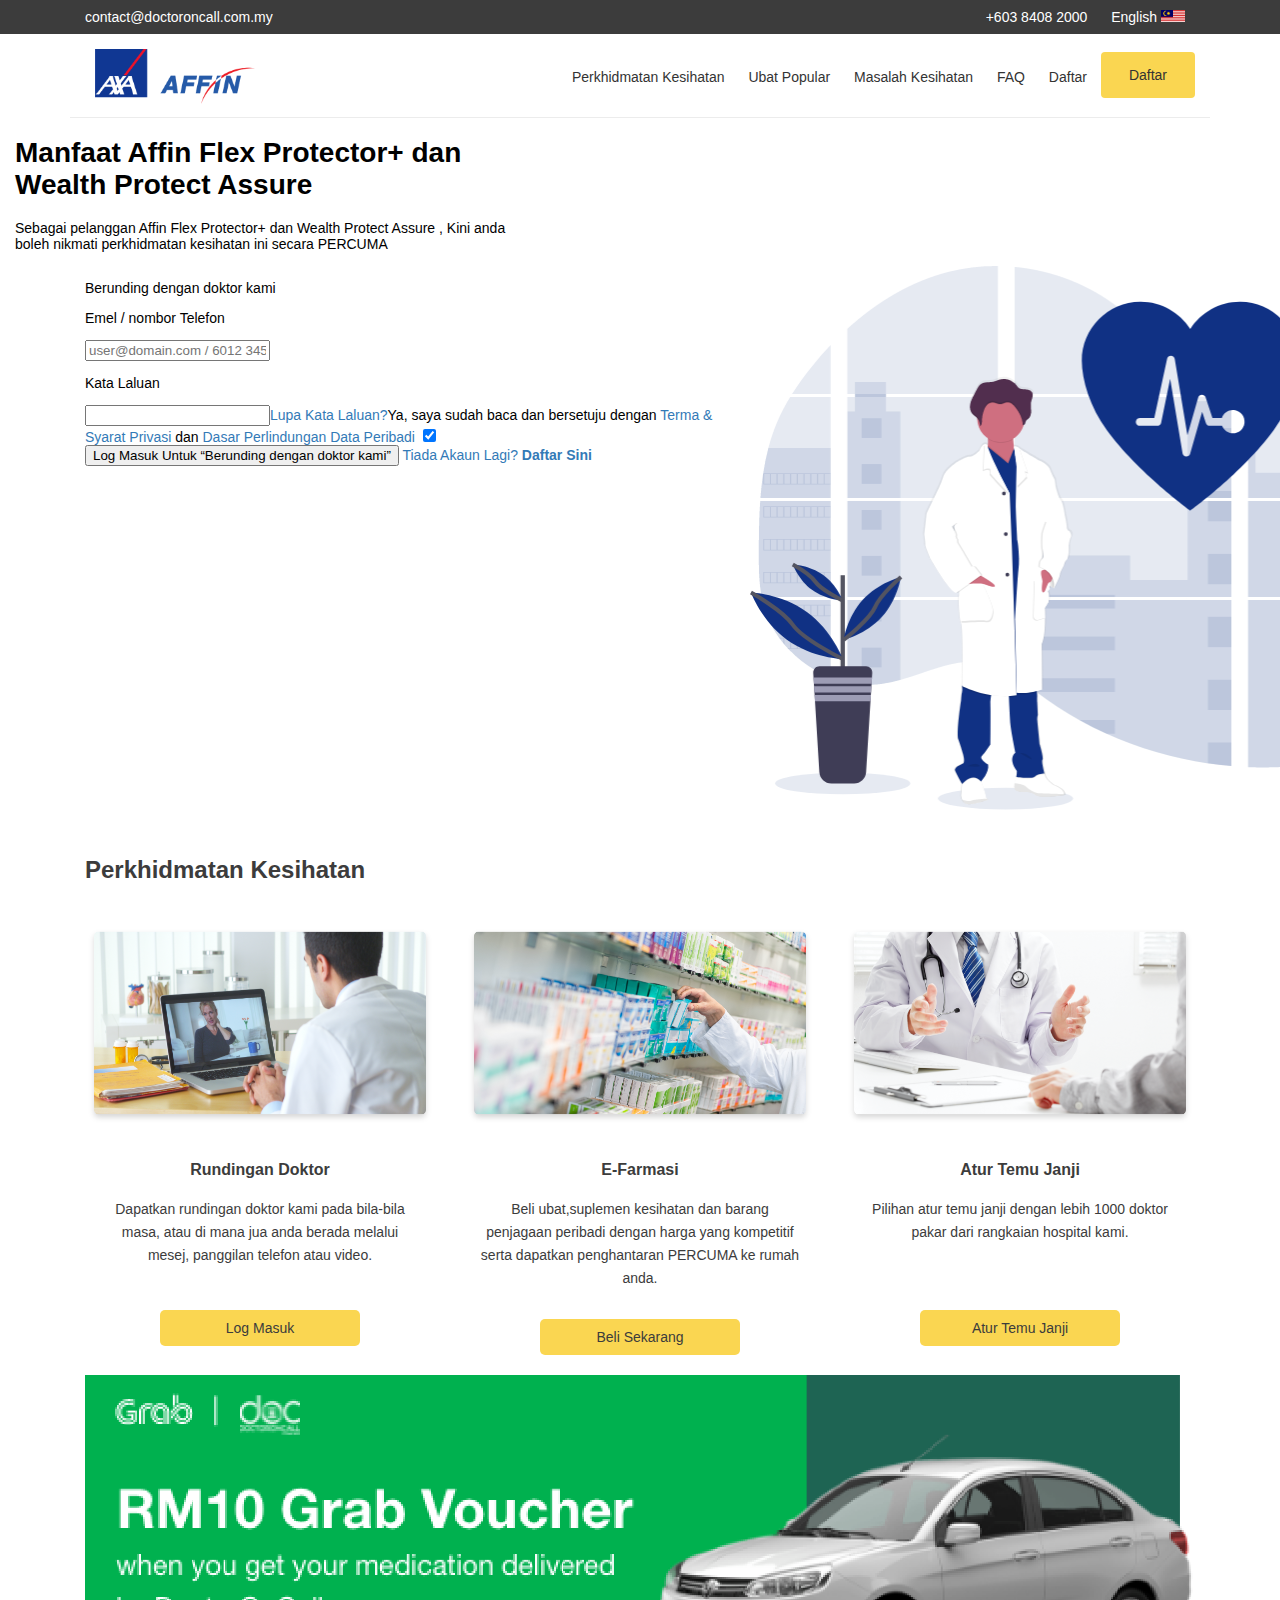
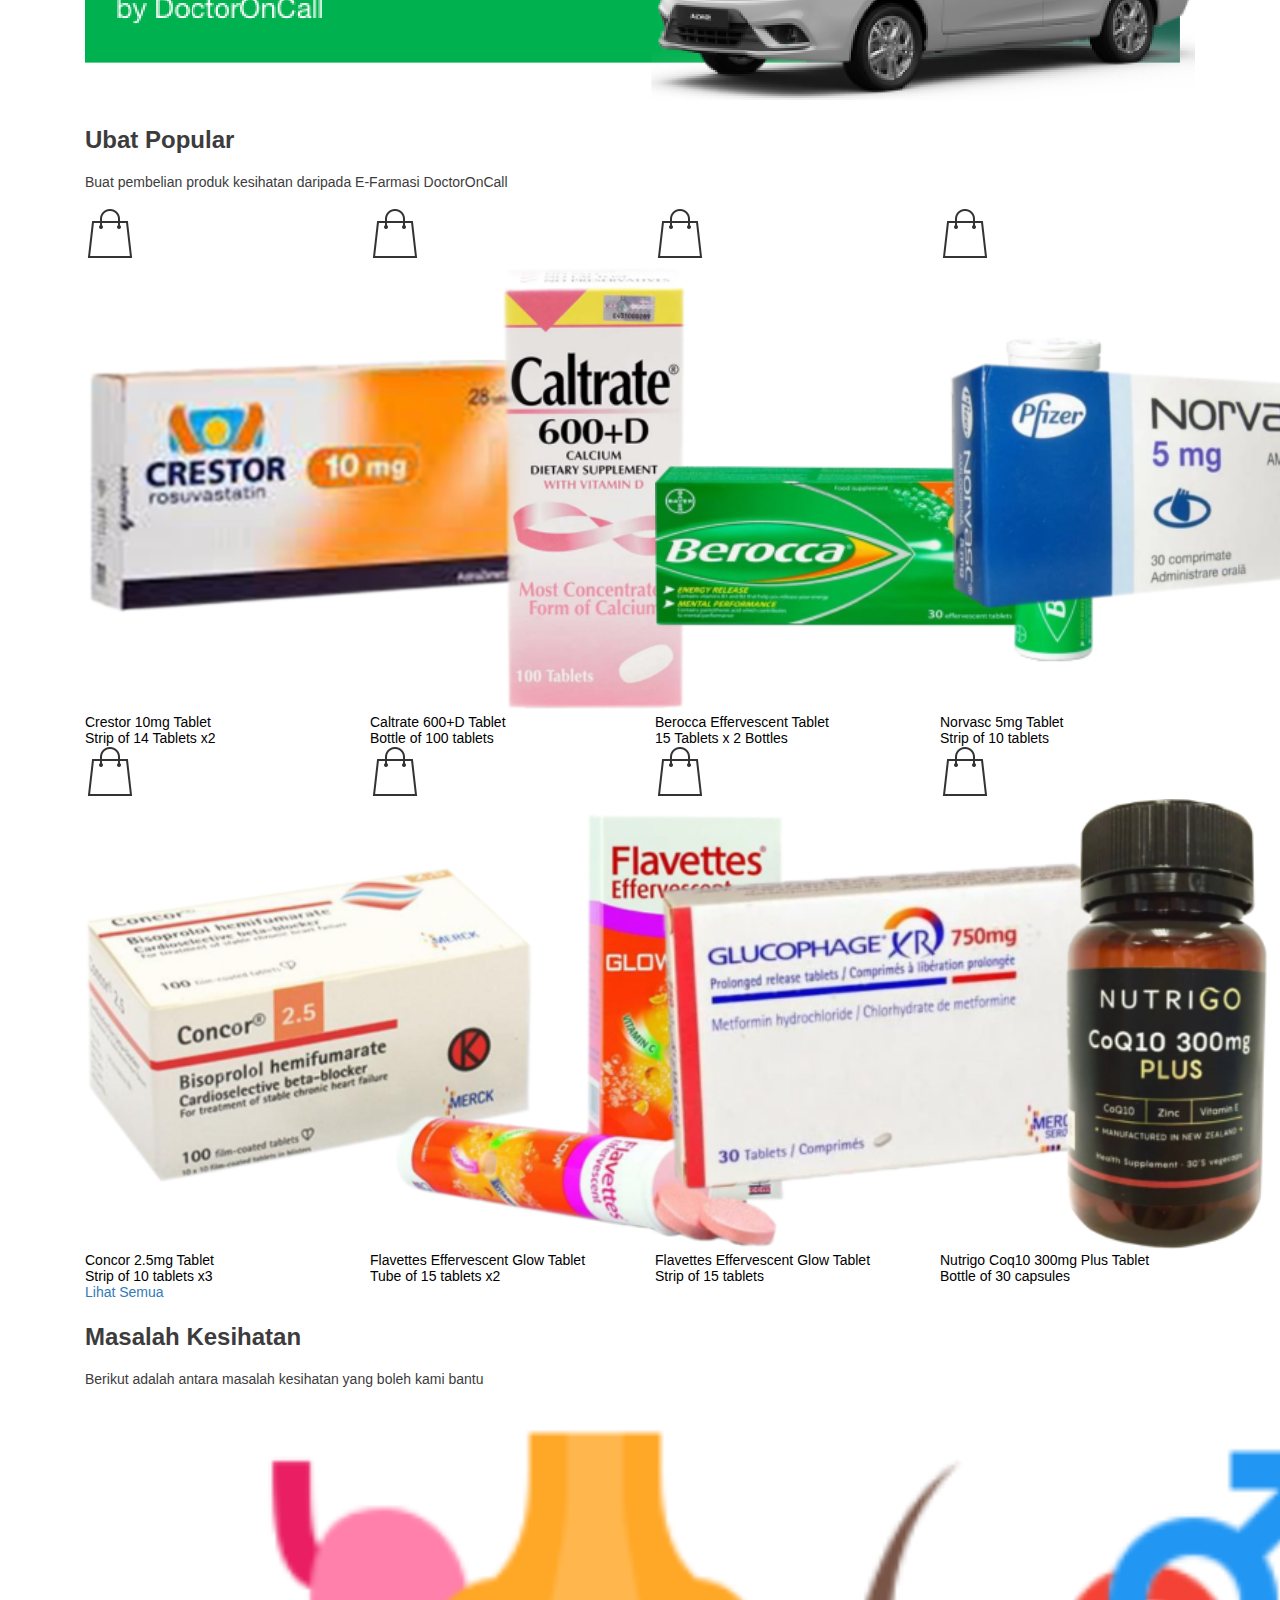
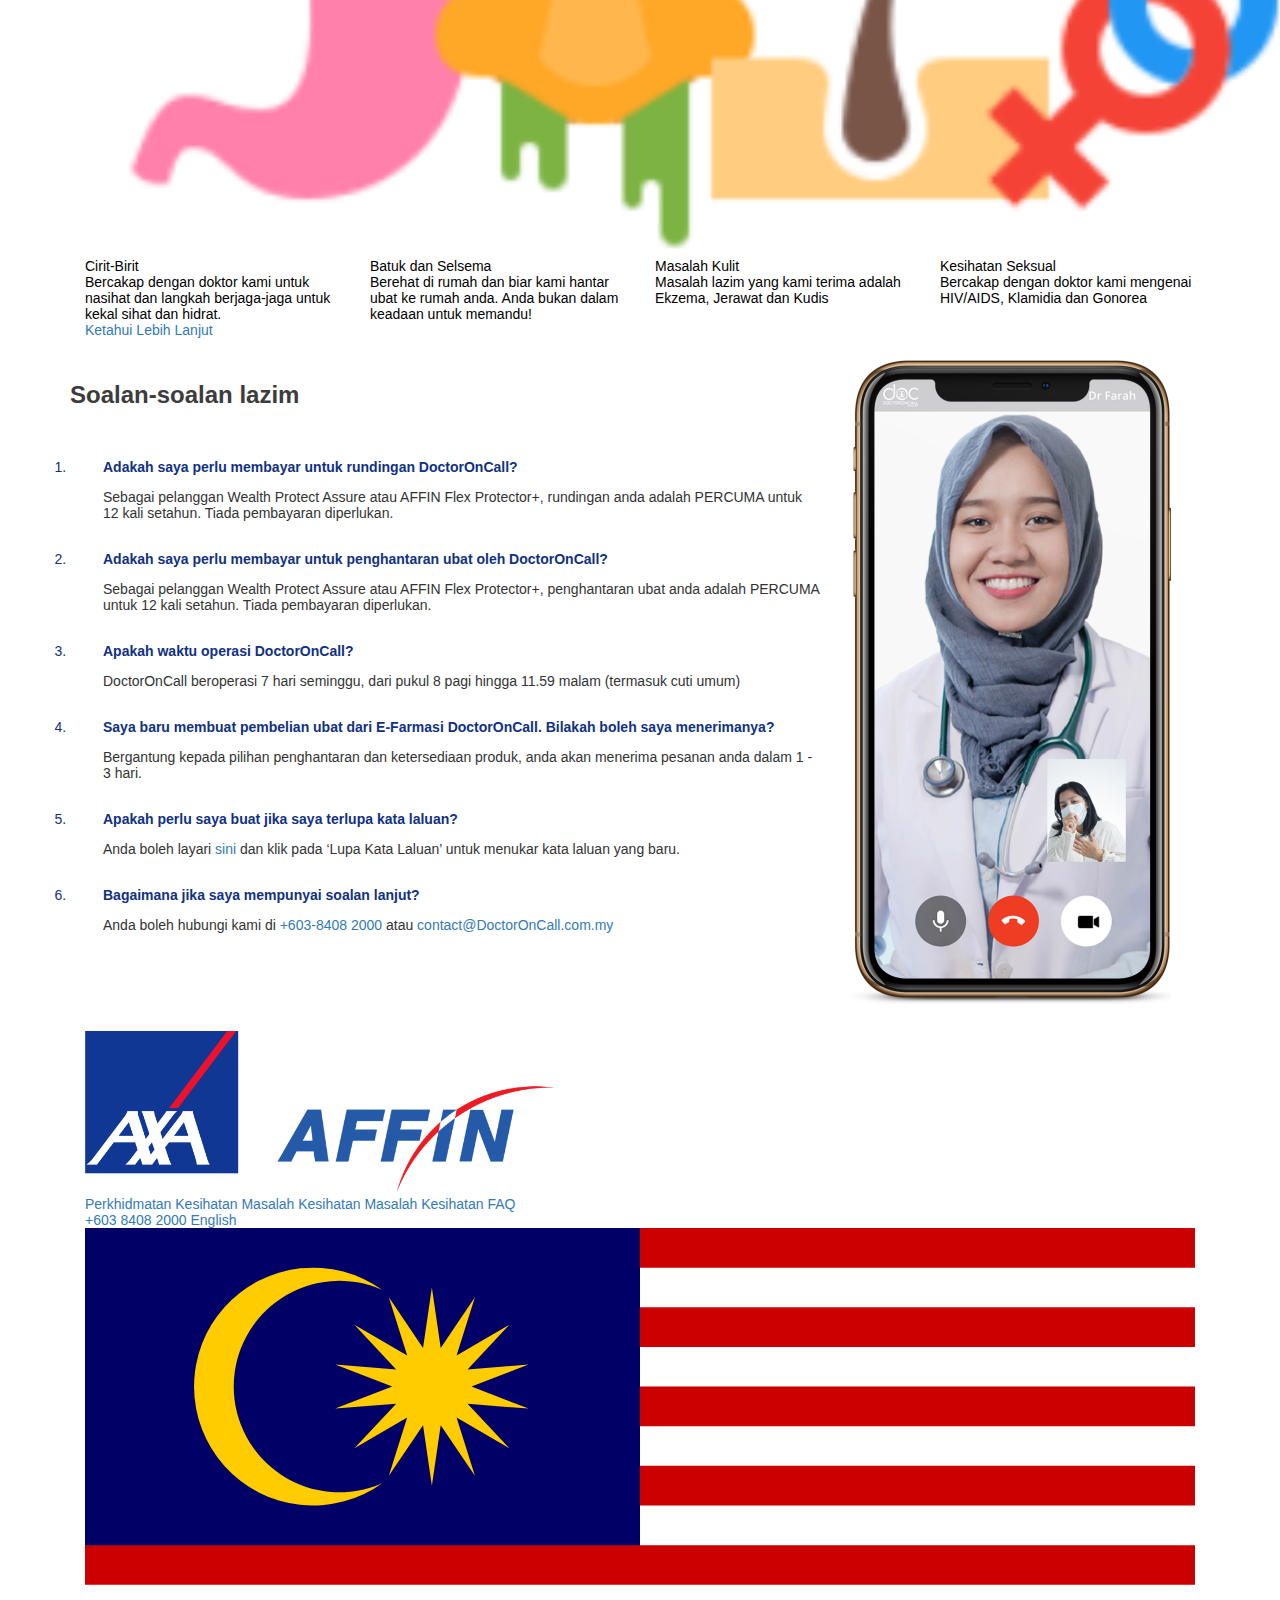
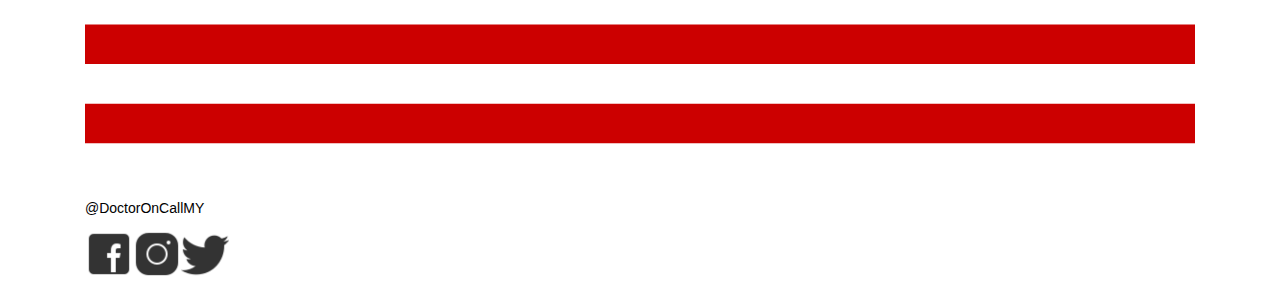
==== index.html @ d644e2c2 "Initial commit" ====
<!DOCTYPE html>
<html lang="ms">

<head>
	<meta name="description" content="Utarakan sebarang pertanyaan tentang kesihatan kepada kami. Doktor-doktor kami yang bertauliah dan berpengalaman sedia menjawab segala persoalan anda.">
	<meta name="keywords" content="Teleperubatan, Panggilan Video, Panggilan Telefon, Farmasi Dalam Talian , Tanya Doktor, Perubatan Dalam Talian">
	<title>AXA AFFIN Life | DoctorOnCall</title>
	<script async src="https://www.googletagmanager.com/gtag/js?id=UA-80312661-1"></script>
	<script>
		function gtag() {
			dataLayer.push(arguments)
		}
		window.dataLayer = window.dataLayer || [], gtag("js", new Date), gtag("config", "UA-80312661-1")

	</script>
	<meta charset="utf-8">
	<meta name="active-menu" content="">
	<meta name="viewport" content="width=device-width,initial-scale=1">
	<link rel="stylesheet" href="/stylesheets/bootstrap-grid.min.css">
	<link href="/images/favicon.ico" rel="shortcut icon" type="image/x-icon">
	<link href="/images/favicon.ico" rel="icon" type="image/x-icon">
<!--	<link rel="stylesheet" href="/stylesheets/style.css">-->
	<link rel="stylesheet" href="/stylesheets/20191106-style.min.css">
	<link rel="preconnect" href="https://www.googletagservices.com">
	<link rel="preconnect" href="https://www.google.com">
	<meta name="keywords" content="Teleperubatan, Panggilan Video, Panggilan Telefon, Farmasi Dalam Talian , Tanya Doktor, Perubatan Dalam Talian">
	<meta name="description" content="Utarakan sebarang pertanyaan tentang kesihatan kepada kami. Doktor-doktor kami yang bertauliah dan berpengalaman sedia menjawab segala persoalan anda.">
	<meta name="author" content="DoctorOnCall">
	<meta property="og:site_name" content="DoctorOnCall">
	<meta property="og:title" content="Farmasi Online Malaysia | Beli Ubat, Tanya Doktor Online">
	<meta property="og:description" content="Utarakan sebarang pertanyaan tentang kesihatan kepada kami. Doktor-doktor kami yang bertauliah dan berpengalaman sedia menjawab segala persoalan anda.">
	<meta property="og:image" itemprop="image" content="/images/doctoroncall-og-image.png">
	<meta property="og:url" content="https://www.doctoroncall.com.my/axa">
	<meta property="og:type" content="website">
	<meta name="twitter:card" content="summary_large_image">
	<meta name="twitter:image:alt" content="Farmasi Online Malaysia | Beli Ubat, Tanya Doktor Online">
</head>

<body id="body">
	<style>
		.preheader-bg {
			background: #3c3c3c
		}

		.preheader {
			background: #3c3c3c;
			display: flex;
			justify-content: space-between;
			align-items: center;
			color: #fff;
			height: 34px
		}

		.preheader a {
			color: #fff;
			font-family: "Open Sans", Helvetica, sans-serif;
			font-size: 14px
		}

		.preheader-right a {
			align-items: center;
			margin: auto 10px
		}

		.preheader-right a svg {
			height: 12px;
			width: auto
		}

		@media (max-width:579px) {
			.preheader-mail {
				display: none
			}

			.preheader-right {
				text-align: right;
				margin-left: auto
			}
		}

	</style>
	<div class="container-fluid preheader-bg">
		<div class="container preheader"><a href="mailto:contact@doctoroncall.com.my" class="preheader-mail">contact@doctoroncall.com.my</a>
			<div class="preheader-right"><a href="mailto:contact@doctoroncall.com.my">+603 8408 2000 </a><a href="index-en.html">English <svg  width="1200" height="600" viewBox="0 0 13440 6720" fill="none">
						<g transform="scale(480)">
							<path fill="#fff" d="m0 0h28v14H0z" />
							<path stroke="#c00" d="m1 .5h27m0 2H1m0 2h27m0 2H1" />
							<path fill="#006" d="m0 0h14v8.5H0z" />
							<path stroke="#c00" d="m0 8.5h28m0 2H0m0 2h28" />
						</g>
						<path fill="#fc0" d="m4200 720 107 732 414-613-222 706 639-373-506 540 738-59-690 267 690 267-738-59 506 540-639-373 222 706-414-613-107 732-107-732-414 613 222-706-639 373 506-540-738 59 690-267-690-267 738 59-506-540 639 373-222-706 414 613zm-600 30a1280 1280 0 1 0 0 2340 1440 1440 0 1 1 0-2340z" />
					</svg></a></div>
		</div>
	</div>
	<header class="container-fluid">
		<div class="container header"><a href="https://www.doctoroncall.com.my" class="doc-header-logo"><img src="/images/AXA-vector-logo.png" width="auto" height="60"> </a><input class="header-menu-btn" type="checkbox" id="menu-btn"><label class="header-menu-icon" for="menu-btn"><span class="navicon"></span></label>
			<div class="header-menu">
				<div class="header-menu-div"><a class="header-link" href="#services">Perkhidmatan Kesihatan</a></div>
				<div class="header-menu-div"><a class="header-link" href="#medicines">Ubat Popular</a></div>
				<div class="header-menu-div"><a class="header-link" href="#conditions">Masalah Kesihatan</a></div>
				<div class="header-menu-div"><a class="header-link" href="#faq">FAQ</a></div>
				<div class="header-menu-div mobile-only"><a class="header-link" href="https://www.jotform.com/form/92928259895479">Daftar</a></div>
				<div class="header-menu-div-signup"><a id="header-login-signup" class="button-login-signup desktop-only" href="https://www.jotform.com/form/92928259895479">Daftar</a></div>
			</div>
		</div>
	</header>
	<div class="container-fluid intro-bg">
		<div class="row row-topic-mobile">
			<div class="col-lg-5 intro-blue">
				<div class="intro-textarea">
					<h1 class="intro-title">Manfaat Affin Flex Protector+ dan Wealth Protect Assure</h1>
					<p class="intro-desc">Sebagai pelanggan Affin Flex Protector+ dan Wealth Protect Assure , Kini anda boleh nikmati perkhidmatan kesihatan ini secara PERCUMA</p>
				</div>
			</div>
			<div class="col-lg-7 intro-img"></div>
		</div>
	</div>
	<div class="container login-bg">
		<div class="row">
			<div class="col-lg-7">
				<div class="login-form">
					<p class="login-title">Berunding dengan doktor kami</p>
					<form class="form-wrapper" ng-submit="signInUser()">
						<p><label>Emel / nombor Telefon</label></p><input type="text" name="uname" required placeholder="user@domain.com / 6012 345 6789" ng-model="user.emailOrMobile">
						<p><label>Kata Laluan</label></p><input type="password" name="pswd" required ng-model="user.password"><label><a href="/patient#/forgotPassword/" class="login-forget">Lupa Kata Laluan?</a></label><label class="Checkboxes-container">Ya, saya sudah baca dan bersetuju dengan <a href="/termsOfService">Terma &amp; Syarat Privasi </a>dan <a href="/privacyPolicy">Dasar Perlindungan Data Peribadi </a><input type="checkbox" checked> <span class="checkmark"></span></label><button type="submit" class="login-btn">Log Masuk Untuk “Berunding dengan doktor kami”</button> <a href="https://www.jotform.com/form/92928259895479" class="login-signup">Tiada Akaun Lagi? <b>Daftar Sini</b></a>
					</form>
				</div>
			</div>
			<div class="login-img col-lg-5">
				<div class="img-wrapper"><img loading="lazy" src="/images/axa_doc_login.png" alt="Login Image AXA doctoroncall"></div>
			</div>
		</div>
	</div>
	<style>
		.col-md-4:nth-child(1) .services-box .services-img {
			background-image: url(../images/DoctorOnCall_axa_services_1.png);
			background-size: cover;
			background-position: center;
			width: 100%;
			height: 200px
		}

		.col-md-4:nth-child(2) .services-box .services-img {
			background-image: url(../images/DoctorOnCall_axa_services_2.png);
			background-size: cover;
			background-position: center;
			width: 100%;
			height: 200px
		}

		.col-md-4:nth-child(3) .services-box .services-img {
			background-image: url(../images/DoctorOnCall_axa_services_3.png);
			background-size: cover;
			background-position: center;
			width: 100%;
			height: 200px
		}

	</style>
	<div class="container" id="services">
		<h2 class="services-main-title">Perkhidmatan Kesihatan</h2>
		<div class="row row-topic-mobile">
			<div class="col-md-4 col-12">
				<div class="services-box">
					<div class="services-img"></div>
					<div class="svc-text-area">
						<p class="services-title">Rundingan Doktor</p>
						<p class="services-desc">Dapatkan rundingan doktor kami pada bila-bila masa, atau di mana jua anda berada melalui mesej, panggilan telefon atau video.</p>
					</div><a href="#">Log Masuk</a>
				</div>
			</div>
			<div class="col-md-4 col-12">
				<div class="services-box">
					<div class="services-img"></div>
					<div class="svc-text-area">
						<p class="services-title">E-Farmasi</p>
						<p class="services-desc">Beli ubat,suplemen kesihatan dan barang penjagaan peribadi dengan harga yang kompetitif serta dapatkan penghantaran PERCUMA ke rumah anda.</p>
					</div><a href="#">Beli Sekarang</a>
				</div>
			</div>
			<div class="col-md-4 col-12">
				<div class="services-box">
					<div class="services-img"></div>
					<div class="svc-text-area">
						<p class="services-title">Atur Temu Janji</p>
						<p class="services-desc">Pilihan atur temu janji dengan lebih 1000 doktor pakar dari rangkaian hospital kami.</p>
					</div><a href="#">Atur Temu Janji</a>
				</div>
			</div>
		</div>
	</div>
	<style>
		.ads-box img {
			width: 100%;
			height: auto
		}

	</style>
	<div class="container ads-block">
		<div class="ads-box"><img src="/images/AXA_DoctorOnCall_Ads.png" alt="Grab voucher DOC | AXA Affin" loading="lazy"></div>
	</div>
	<div class="container" id="medicines">
		<h2 class="meds-main-title">Ubat Popular</h2>
		<h3 class="meds-sub-title">Buat pembelian produk kesihatan daripada E-Farmasi DoctorOnCall</h3>
		<div class="row">
			<div class="col-sm-3 col-6">
				<div class="med-box"><a href="/medicine/en/crestor" class="med-small-btn"><img src="/images/icons8-shopping-bag-100.png" alt="shop-now-axa-doc" loading="lazy"></a>
					<div class="med-img"><a href="/medicine/en/crestor"><img src="/images/med-1.png" alt="DOC online pharmacy medications1" loading="lazy"></a></div>
					<div class="med-textarea">
						<div class="med-title">Crestor 10mg Tablet</div>
						<div class="med-desc">Strip of 14 Tablets x2</div>
					</div>
				</div>
			</div>
			<div class="col-sm-3 col-6">
				<div class="med-box"><a href="/medicine/en/caltrate-600-d" class="med-small-btn"><img src="/images/icons8-shopping-bag-100.png" alt="shop-now-axa-doc" loading="lazy"></a>
					<div class="med-img"><a href="/medicine/en/caltrate-600-d"><img src="/images/med-2.png" alt="DOC online pharmacy medications2" loading="lazy"></a></div>
					<div class="med-textarea">
						<div class="med-title">Caltrate 600+D Tablet</div>
						<div class="med-desc">Bottle of 100 tablets</div>
					</div>
				</div>
			</div>
			<div class="col-sm-3 col-6">
				<div class="med-box"><a href="/medicine/en/berocca-effervescent-15-tabs" class="med-small-btn"><img src="/images/icons8-shopping-bag-100.png" alt="shop-now-axa-doc" loading="lazy"></a>
					<div class="med-img"><a href="/medicine/en/berocca-effervescent-15-tabs"><img src="/images/med-3.png" alt="DOC online pharmacy medications3" loading="lazy"></a></div>
					<div class="med-textarea">
						<div class="med-title">Berocca Effervescent Tablet</div>
						<div class="med-desc">15 Tablets x 2 Bottles</div>
					</div>
				</div>
			</div>
			<div class="col-sm-3 col-6">
				<div class="med-box"><a href="/medicine/en/norvasc-5mg" class="med-small-btn"><img src="/images/icons8-shopping-bag-100.png" alt="shop-now-axa-doc" loading="lazy"></a>
					<div class="med-img"><a href="/medicine/en/norvasc-5mg"><img src="/images/med-4.png" alt="DOC online pharmacy medications4" loading="lazy"></a></div>
					<div class="med-textarea">
						<div class="med-title">Norvasc 5mg Tablet</div>
						<div class="med-desc">Strip of 10 tablets</div>
					</div>
				</div>
			</div>
			<div class="col-sm-3 col-6">
				<div class="med-box"><a href="/medicine/concor-2-5mg-5mg-film-film-coated-tab" class="med-small-btn"><img src="/images/icons8-shopping-bag-100.png" alt="shop-now-axa-doc" loading="lazy"></a>
					<div class="med-img"><a href="/medicine/concor-2-5mg-5mg-film-film-coated-tab"><img src="/images/med-5.png" alt="DOC online pharmacy medications5" loading="lazy"></a></div>
					<div class="med-textarea">
						<div class="med-title">Concor 2.5mg Tablet</div>
						<div class="med-desc">Strip of 10 tablets x3</div>
					</div>
				</div>
			</div>
			<div class="col-sm-3 col-6">
				<div class="med-box"><a href="/medicine/flavettes-efferverscent-glow-30s" class="med-small-btn"><img src="/images/icons8-shopping-bag-100.png" alt="shop-now-axa-doc" loading="lazy"></a>
					<div class="med-img"><a href="/medicine/flavettes-efferverscent-glow-30s"><img src="/images/med-6.png" alt="DOC online pharmacy medications6" loading="lazy"></a></div>
					<div class="med-textarea">
						<div class="med-title">Flavettes Effervescent Glow Tablet</div>
						<div class="med-desc">Tube of 15 tablets x2</div>
					</div>
				</div>
			</div>
			<div class="col-sm-3 col-6">
				<div class="med-box"><a href="/medicine/glucophage-750mg-xr-tablet" class="med-small-btn"><img src="/images/icons8-shopping-bag-100.png" alt="shop-now-axa-doc" loading="lazy"></a>
					<div class="med-img"><a href="/medicine/glucophage-750mg-xr-tablet"><img src="/images/med-7.png" alt="DOC online pharmacy medications7" loading="lazy"></a></div>
					<div class="med-textarea">
						<div class="med-title">Flavettes Effervescent Glow Tablet</div>
						<div class="med-desc">Strip of 15 tablets</div>
					</div>
				</div>
			</div>
			<div class="col-sm-3 col-6">
				<div class="med-box"><a href="/medicine/nutrigo-coq10-300mg-plus" class="med-small-btn"><img src="/images/icons8-shopping-bag-100.png" alt="shop-now-axa-doc" loading="lazy"></a>
					<div class="med-img"><a href="/medicine/nutrigo-coq10-300mg-plus"><img src="/images/med-8.png" alt="DOC online pharmacy medications8" loading="lazy"></a></div>
					<div class="med-textarea">
						<div class="med-title">Nutrigo Coq10 300mg Plus Tablet</div>
						<div class="med-desc">Bottle of 30 capsules</div>
					</div>
				</div>
			</div>
		</div><a href="/medicine" class="med-btn">Lihat Semua</a>
	</div>
	<div class="container-fluid symp-widebg">
		<div class="container" id="conditions">
			<h2 class="symp-main-title">Masalah Kesihatan</h2>
			<h3 class="symp-sub-title">Berikut adalah antara masalah kesihatan yang boleh kami bantu</h3>
			<div class="row">
				<div class="col-md-3 col-12">
					<div class="symp-box">
						<div class="symp-img"><img src="/images/conditions-axa-doctoroncall-1.png" alt="conditions AXA DoctorOnCall-1" loading="lazy"></div>
						<div class="symp-textarea">
							<div class="symp-title">Cirit-Birit</div>
							<div class="symp-desc">Bercakap dengan doktor kami untuk nasihat dan langkah berjaga-jaga untuk kekal sihat dan hidrat.</div>
						</div>
					</div>
				</div>
				<div class="col-md-3 col-12">
					<div class="symp-box">
						<div class="symp-img"><img src="/images/conditions-axa-doctoroncall-2.png" alt="conditions AXA DoctorOnCall-2" loading="lazy"></div>
						<div class="symp-textarea">
							<div class="symp-title">Batuk dan Selsema</div>
							<div class="symp-desc">Berehat di rumah dan biar kami hantar ubat ke rumah anda. Anda bukan dalam keadaan untuk memandu!</div>
						</div>
					</div>
				</div>
				<div class="col-md-3 col-12">
					<div class="symp-box">
						<div class="symp-img"><img src="/images/conditions-axa-doctoroncall-3.png" alt="conditions AXA DoctorOnCall-3" loading="lazy"></div>
						<div class="symp-textarea">
							<div class="symp-title">Masalah Kulit</div>
							<div class="symp-desc">Masalah lazim yang kami terima adalah Ekzema, Jerawat dan Kudis</div>
						</div>
					</div>
				</div>
				<div class="col-md-3 col-12">
					<div class="symp-box">
						<div class="symp-img"><img src="/images/conditions-axa-doctoroncall-4.png" alt="conditions AXA DoctorOnCall-4" loading="lazy"></div>
						<div class="symp-textarea">
							<div class="symp-title">Kesihatan Seksual</div>
							<div class="symp-desc">Bercakap dengan doktor kami mengenai HIV/AIDS, Klamidia dan Gonorea</div>
						</div>
					</div>
				</div>
			</div><a href="/penyakit-a-z" class="symp-btn">Ketahui Lebih Lanjut</a>
		</div>
	</div>
	<div class="container" id="faq">
		<div class="row">
			<div class="col-lg-8 col-12 faq-box">
				<h2>Soalan-soalan lazim</h2>
				<ol>
					<li>
						<p class="faq-question">Adakah saya perlu membayar untuk rundingan DoctorOnCall?</p>
						<p class="faq-answer">Sebagai pelanggan Wealth Protect Assure atau AFFIN Flex Protector+, rundingan anda adalah PERCUMA untuk 12 kali setahun. Tiada pembayaran diperlukan.</p>
					</li>
					<li>
						<p class="faq-question">Adakah saya perlu membayar untuk penghantaran ubat oleh DoctorOnCall?</p>
						<p class="faq-answer">Sebagai pelanggan Wealth Protect Assure atau AFFIN Flex Protector+, penghantaran ubat anda adalah PERCUMA untuk 12 kali setahun. Tiada pembayaran diperlukan.</p>
					</li>
					<li>
						<p class="faq-question">Apakah waktu operasi DoctorOnCall?</p>
						<p class="faq-answer">DoctorOnCall beroperasi 7 hari seminggu, dari pukul 8 pagi hingga 11.59 malam (termasuk cuti umum)</p>
					</li>
					<li>
						<p class="faq-question">Saya baru membuat pembelian ubat dari E-Farmasi DoctorOnCall. Bilakah boleh saya menerimanya?</p>
						<p class="faq-answer">Bergantung kepada pilihan penghantaran dan ketersediaan produk, anda akan menerima pesanan anda dalam 1 - 3 hari.</p>
					</li>
					<li>
						<p class="faq-question">Apakah perlu saya buat jika saya terlupa kata laluan?</p>
						<p class="faq-answer">Anda boleh layari <a href="https://www.doctoroncall.com.my/patient#/signin">sini</a> dan klik pada ‘Lupa Kata Laluan’ untuk menukar kata laluan yang baru.</p>
					</li>
					<li>
						<p class="faq-question">Bagaimana jika saya mempunyai soalan lanjut?</p>
						<p class="faq-answer">Anda boleh hubungi kami di <a href="+60384082000">+603-8408 2000</a> atau <a href="mailto:contact@DoctorOnCall.com.my">contact@DoctorOnCall.com.my</a></p>
					</li>
				</ol>
			</div>
			<div class="col-lg-4 col-12 faq-img"><img src="/images/doc_video_call_doctoroncall-axa.png" loading="lazy" alt="DOC video call DoctorOnCall AXA"></div>
		</div>
	</div>
	<div class="container-fluid footer-bg">
		<div class="container footer-container"><img src="/images/AXA-vector-logo.png" loading="lazy">
			<div class="footer-top-right">
				<div class="footer-top-r1"><a href="#services">Perkhidmatan Kesihatan</a> <a href="#conditions">Masalah Kesihatan</a> <a href="#medicines">Masalah Kesihatan</a> <a href="#faq">FAQ</a></div>
				<div class="footer-top-r2"><a href="tel:+60384082000">+603 8408 2000 </a><a href="index-en.html">English <svg viewBox="0 0 13440 6720" fill="none">
							<g transform="scale(480)">
								<path fill="#fff" d="m0 0h28v14H0z" />
								<path stroke="#c00" d="m1 .5h27m0 2H1m0 2h27m0 2H1" />
								<path fill="#006" d="m0 0h14v8.5H0z" />
								<path stroke="#c00" d="m0 8.5h28m0 2H0m0 2h28" />
							</g>
							<path fill="#fc0" d="m4200 720 107 732 414-613-222 706 639-373-506 540 738-59-690 267 690 267-738-59 506 540-639-373 222 706-414-613-107 732-107-732-414 613 222-706-639 373 506-540-738 59 690-267-690-267 738 59-506-540 639 373-222-706 414 613zm-600 30a1280 1280 0 1 0 0 2340 1440 1440 0 1 1 0-2340z" />
						</svg></a></div>
			</div>
			<div class="bottom">
				<p>@DoctorOnCallMY</p>
				<div class="social-media"><a href="https://www.facebook.com/doctoroncallMY/"><img src="/images/DOC_SocialMedia_fb.png" loading="lazy" alt="DOC_SocialMedia_facebook"></a><a href="https://www.instagram.com/doctoroncallmy/"><img src="/images/DOC_SocialMedia_ig.png" loading="lazy" alt="DOC_SocialMedia_instagram"></a><a href="https://twitter.com/doctoroncallmy"><img src="/images/DOC_SocialMedia_tw.png" loading="lazy" alt="DOC_SocialMedia_twitter"></a></div>
			</div>
		</div>
	</div>
</body>

</html>
---- stylesheets/style.css ----
/* === Table of Contents ===*/
/*
0. === Global ====
1. === Header ===
2. === FAQs ===
3. === Health Services ===
4. === Intro ===
5. === Login Box ===
6. === Medicines ===
7. === Symptoms ===
8. === Footer ===

*/
/*
* === Global ===
*/

h2{
  font-size: 24px;
  line-height: 33px;
  color:#3c3c3c;
}
h3{
  font-size: 14px;
  line-height: 23px;
  color:#3c3c3c;
  font-weight: 500;
  margin-top:-5px;
 }
.no-hover:hover{
  text-decoration: none;
}
a {
  color: #337ab7;
  text-decoration: none;
}


html,body{
  font-family: "Open Sans",Helvetica,Arial,sans-serif;
  font-size: 14px;
  padding: 0;
  margin:0;
  scroll-behavior: smooth;
}
@media(max-width: 576px) {
  .row-topic-mobile {
    display: block;
  }
}
.hidden{
  display:none;
}
html::-webkit-scrollbar-track
{
	-webkit-box-shadow: inset 0 0 6px rgba(0,0,0,0.2);
	border-radius: 10px;
	background-color: #F5F5F500;
}

html::-webkit-scrollbar
{
	width: 12px;
	background-color: #F5F5F5F5;
}

html::-webkit-scrollbar-thumb
{
	border-radius: 10px;
	-webkit-box-shadow: inset 0 0 6px rgba(0,0,0,.2);
	background-color: #CCC;
}
.mobile-only{
  display:none;
}
.dekstop-only{
  display:block;
}
@media (max-width: 576px) {
  .mobile-only{
    display:block;
  }
  .desktop-only{
    display:none;
  }
}
/*end global*/
/*
* === Header ===
*/
.cls-1{fill:#263575;}.cls-1,.cls-2,.cls-3{fill-rule:evenodd;}.cls-2,.cls-4{fill:#4099d4;}.cls-3{fill:#fff;}

.doc-header-logo img
{
    height: 75px;
    margin: 5px 0 0 15px;
    padding: 10px;
}
.header-user-link{
  display: inline-block;
}
@media(max-width:960px){
  .header-user-link{
    display: none;
  }
}

.header-user-link svg{
  cursor: pointer;
  fill: #aaa;
  margin: 0 15px;
  position: relative;
  top: 13px;
  width: 45px;
  display: none;
  visibility: hidden;
}
.top-lang-link{
  display: none;
}
@media (max-width:576px){
    .doc-header-logo img
    {
      height: 50px;
      margin-top: 0;
      padding: 10px 0 0 0;
    }
}


.header {
  background-color: #fff;
  /* box-shadow: 1px 1px 3px 0 rgba(0, 0, 0, 0.1); */
  padding-left:0;
  width: 100%;
  z-index: 3;
  border-bottom: 1px solid #00000013;
  
  transition: all 0.34s ease-out;
}

.header ul {
  overflow: hidden;
  list-style: none;
  margin: 0;
  padding: 0;
}

.header-link {
  color: #333;
  display: inline-block;
  margin: 0 10px;
  padding: 35px 0 28px 0;
  text-decoration: none;
  transition: all 0.34s ease-out;
}

.header-link-lang{
  color: #333;
  display:none;
  float:right;
  margin-top: 15px;
  padding:0 10px;
  text-decoration: none;
}

.header a:hover{
  color: #103184;
  text-decoration: none;
}

.header-logo {
  height: 75px;
  margin: 5px 0 0 15px;
  padding: 10px;
  width: auto;
}

@media (max-width: 960px) {
  .header-link {
    color: #333;
    padding: 20px 0 20px 20px;
    text-decoration: none;
  }
  .header-link-lang{
    display:inline-block;
  }
  .header-more-content{
    border-top:1px solid #ddd;
  }
  .header-more-content .header-link{
    display:none;
  }
  .header-logo {
    height: 60px;
    margin-top: 0;
    padding: 10px;
    width: auto;
  }
}

@media(max-width:576px){
  .header-link-lang{
    margin-top:3px;
  }
}

/* 2.1 header menu */

.header .header-menu {
  float: right;
}

.header-menu-div,.header-menu-div-signup{
  border-bottom:3px solid transparent;
  display: inline-block;
}


@media (max-width: 960px) {
  .header .header-menu {
    background-color: #fff;
    /* border-bottom: 1px solid #ddd; */
    height:0;
    overflow: hidden;
    position: absolute;
    width:100%;
    z-index: 99999;
  }
  .header-menu-div,.header-menu-div-signup{
    width:100%;
  }
}

/* 2.2 header menu icon */

.header .header-menu-icon {
  cursor: pointer;
  float: right;
  padding: 28px 20px;
  position: relative;
  user-select: none;
}

@media (min-width: 960px) {
  .header .header-menu-icon {
    display: none;
  }
}

@media (min-width: 576px) {
  .header .header-menu-icon {
    margin-top: 15px;
  }
}

@media (max-width:960px) {
  .header .header-menu-icon {
    display: block;
  }
}

.header .header-menu-icon .navicon {
  background: #333;
  display: block;
  height: 2px;
  position: relative;
  width: 18px;
}

.header .header-menu-icon .navicon:before,
.header .header-menu-icon .navicon:after {
  background: #333;
  content: "";
  display: block;
  height: 100%;
  position: absolute;
  transition: all 0.2s ease-out;
  width: 100%;
}

.header .header-menu-icon .navicon:before {
  top: 5px;
}

.header .header-menu-icon .navicon:after {
  top: -5px;
}

.header-more-icon {
  height: 15px;
  margin-left: 5px;
  position: relative;
  top: 2px;
  width: 15px;
}


/* 2.3 header button */

.header .header-menu-btn {
  display: none;
}

.header .header-menu-btn:checked~.header-menu {
  height:auto;
  transition: all 10s;
}

.header .header-menu-btn:checked~.header-menu-icon .navicon {
  background: transparent;
}

.header .header-menu-btn:checked~.header-menu-icon .navicon:before {
  transform: rotate(-45deg);
}

.header .header-menu-btn:checked~.header-menu-icon .navicon:after {
  transform: rotate(45deg);
}

.header .header-menu-btn:checked~.header-menu-icon:not(.steps) .navicon:before,
.header .header-menu-btn:checked~.header-menu-icon:not(.steps) .navicon:after {
  top: 0;
}
/* .header-menu-div-signup   */
.button-login-signup{
  background-color: #FAD651;
  border: 4px;
  border-radius: 4px;
  color: #333;
  margin-top: 19px;
  padding: 15px 28px;
  position: relative;
  text-decoration: none;
  text-align: center;
  top: -2px;  
  transition: all 0.34s ease-out;
}
.button-login-signup:hover{
  background-color:#F0C00F ;
}

.icon-userlogin svg {
  width: 40px;
  margin-right: 24px;
}

.icon-userlogin img {
  height: 40px;
  width: 40px;
  margin-right: 24px;
}

/* 2.4 header dropdown */

@media (min-width: 960px) {
  .header-menu-div:hover {
    border-bottom: 3px solid #103184;
  }
  .header-menu-div:hover a,.header-menu-div:hover a svg{
    color: #103184;
    fill: #103184;
  }
}

.header-dropdown-content {
  background-color: #fff;
  height:0;
  min-width: 160px;
  overflow: hidden;
  position: absolute;
  z-index: 1000;
}

.header-more-content .header-dropdown-content a {
  color: #000;
  display: block;
  padding: 20px;
  text-decoration: none;
  text-align: left;
}


@media (min-width: 960px) {
.header-more-content:hover .header-dropdown-content,.header-dropdown-content:hover{
  height:auto;
  border:1px solid #eee;
}
.header-more-content .header-dropdown-content a:hover {
  color:#103184;
}
}

@media (max-width: 960px) {
  .header-more-content,.header-dropdown-content{
      height:calc(58px * 9); /*TODO Make this auto*/
      width:100%;
  }
  .header-dropdown-content a {
      margin-left:10px;
  }

}

/* 2.5 media queries for content in hamburger for mobile */

@media (min-width: 960px) {
  .header li {
    float: left;
  }
}

/* 2.6 media queries for mobile and tab - 768px */

@media (max-width: 960px) {
  .icon-userlogin {
    align-items: center;
    border-bottom:1px solid #ddd;
    display: inline-flex;
    padding:20px 30px;
    width:100%;
  }
  .icon-userlogin a{
    color:#000;
    text-decoration: none;
  }

  .header-user-link-mobile a{
    display: flex;
    align-items: center;
  }
}

/* media queries for language and sign up button on mobile */
@media(max-width: 576px) {
  .header-menu-div.desktop-only, .header-menu-div-signup {
    display: none;
  }
}
/* end of header */


/*
* === FAQs ===
*/
#faq{
  font-family: "Open Sans", Helvetica, sans-serif;
  padding:20px 0; 
  }
.faq-answer{
  color:#333;
  margin-bottom:30px;  
}
.faq-box{
  display:block;
}
.faq-box ol{
  color:#103184;
  font-size:14px;  
  list-style-position: outside;
  /* list-style: none;   */
  padding: 15px 0 0 0;
  vertical-align:center;  
}
.faq-box ol li {
  /* background-image: url(/images/faq-qmark-style.svg);
  background-position: top 2px left 0px;
  background-repeat: no-repeat;
  background-size: 22px 18px; */
  padding-left: 33px
}
.faq-img img{
  height: 650px;
  width: auto;
}
.faq-question{
  font-weight: 600;
  color:#103184;
}
@media (max-width:976px) {
  .faq-img img{
    display: none;
  }  
}
@media (max-width:547px){
  .faq-img img{
    display: none;
  }
  #faq{
    padding:20px;    
  }
}
/* end of FAQ */


/*
* === Health Services ===
*/

#services{
  margin: 20px auto;
}
.services-box{
 text-align: center;
 display: block;
}
.services-box a{
 display: block;
 width: 200px;
 background: #FAD651;
 padding: 10px 0;
 text-align: center;
 margin: 0 auto;
 color:#3c3c3c;
 border-radius: 5px;
 transition: all 0.35s ease-out;
}  
.services-box a:hover{
 background: #F0C00F;
}
.svc-text-area{
 font-family:'Open Sans', Helvetica, sans-serif;
 color:#3c3c3c;
 padding: 15px;
 text-align: center;
 min-height: 184px;
}
.svc-text-area .services-desc{
 font-size:14px;
 line-height: 23px;
}
.svc-text-area .services-title{
 font-size:16px;
 font-weight: 600;
 line-height: 25px;
}
.services-main-title{
 margin:40px 0;
 font-family: 'Open Sans',Helvetica, sans-serif;
}

@media (max-width:576px){
<% for (var i =2; i<=3; i++){ %>
.col-md-4:nth-child(<%=i%>) .services-box .services-img{
 margin-top:40px;
}
<%}%>
}
/* end of health services */


/*
* === Intro ===
*/
.intro-blue{
  background: #103184;
}

.intro-desc{
  font-size: 16px;
  line-height: 26px;
  width: 70%;
}
.intro-img{
  background-image: url("../images/AXA_DoctorOnCall_Desktop.jpg");
  background-position: center center;
  background-size: cover;
  margin:0;
  min-height: 750px;
  padding:0;
}
.intro-textarea{
  color: #fff;
  font-family: 'Open Sans',Helvetica, sans-serif;
  margin-right: -112px;
  padding: 150px 0 0 150px;
  position: absolute;
  z-index: 999;
}
.intro-title{
  font-size:40px;
  font-weight: 700;
  line-height: 59px;
}


@media (max-width:992px){
  .intro-desc{
    font-size:14px;
    line-height: 23px;
    width: 100%;
  }
  .intro-img{
    background-position: center 35%; 
    min-height: 293px;  
  }
  .intro-textarea{
    background: #103184;
    margin: 0;
    padding: 20px;
    position: unset;
  }
  .intro-title{
    font-size:25px;
    line-height:33px ;
  }
}
/*end intro*/

/*
* === Login Box ===
*/
.form-wrapper {
	font-size: 14px;
}
.form-wrapper input[type=text],
.form-wrapper input[type=password] {
	border: 1px solid #eee;
	box-sizing: border-box;
	border-radius: 5px;
	display: inline-block;
	margin: 0;
	padding: 15px 15px;
	width: 100%;
}

/*
*---checkbox---
*/

/* The container */
.Checkboxes-container {
  display: block;
  position: relative;
  padding-left: 35px;
  margin: 15px 0;
  cursor: pointer;
  -webkit-user-select: none;
  -moz-user-select: none;
  -ms-user-select: none;
  user-select: none;
}
/* Hide the browser's default checkbox */
.Checkboxes-container input {
  cursor: pointer;
  height: 0;
  opacity: 0;
  position: absolute;
  width: 0;
}
/* Create a custom checkbox */
.checkmark {
  background-color: #616161f1;
  height: 18px;
  left: 0;
  position: absolute;
  top: 0;
  width: 18px;
}
/* On mouse-over, add a grey background color */
.Checkboxes-container:hover input ~ .checkmark {
  background-color: #666;
}
/* When the checkbox is checked, add a blue background */
.Checkboxes-container input:checked ~ .checkmark {
  background-color: #FAD651;
}
/* Create the checkmark/indicator (hidden when not checked) */
.checkmark:after {
  content: "";
  display: none;
  position: absolute;  
}
/* Show the checkmark when checked */
.Checkboxes-container input:checked ~ .checkmark:after {
  display: block;
}
/* Style the checkmark/indicator */
.Checkboxes-container .checkmark:after {
  left: 7px;
  top: 4px;
  width: 5px;
  height: 10px;
  border: solid #333;
  border-width: 0px 2px 2px 0;
  -webkit-transform: rotate(45deg);
  -ms-transform: rotate(45deg);
  transform: rotate(45deg);
}
/*
---end checkbox---
*/
.login-bg{
  background: #EAF0FC;  
  margin-top: -130px;
  position: relative;
}
.login-btn {
  background-color: #FAD651;
  border-radius: 5px;
  border:none;  
  cursor: pointer;
  font-family: 'Open Sans',Helvetica, sans-serif;
  font-size:16px;
  margin: 8px 0;
  padding: 14px 20px;
  transition: all 0.4s ease-in;
  width: 100%;
  -webkit-transition: all 0.4s ease-in; /* For Safari 3.1 to 6.0 */
}
.login-btn:hover{
  background-color: #F0C00F;
}
.login-form {
	color: #333;
	font-family: 'Open Sans',Helvetica, sans-serif;
	margin-left: auto;
	padding: 20px;
}
.login-form .login-forget {
  color: #4066B3;
  cursor: pointer;
  display: block;
  font-size: 12px;
  margin: 15px;
  text-align: right;
}
.login-form .login-title {
	font-size: 24px;
	font-weight: 700;
}
.login-img img {
  display: block;
  height: auto;
  margin: auto;
  padding-top:50px;
  width: 80%;
}
.login-signup{
  color: #333;
  cursor: pointer;
  display: block;
  font-size: 14px;
  margin: 15px;
  text-align: center;
  text-decoration: none;
  transition: all 0.35s ease-in-out;
}
.login-wrapper {
	height: auto;
}
@media (max-width:992px) {
	.login-img img {
		display: none;
  }  
}
@media (max-width:576px){
	.login-btn {
		margin-top:0;	
  }
  .login-bg{
    position: unset;
    margin: 0;
  }
}
/*end of login box*/

/*
* === Medicines ===
*/

#medicines{
  padding:40px 5px;    
}
.med-box{
  background: #EAF0FC;
  margin: 30px 5px 0 5px;
  min-height: 270px;
  padding: 10px;
  text-align: center;
}
.med-btn{
  background: #fad651;
  border-radius: 4px;
  color: #3c3c3c;
  display: block;
  font-size: 16px;
  margin: 40px auto 20px auto;
  padding: 15px 0;
  text-align: center;
  transition: all 0.35s ease-in;
  width: 15%;
}
.med-img{
  height:auto;
  margin: 10px auto;
  width: 50%;
}
.med-img img{    
  margin-bottom: 10px;
  width: 100%;
}
.med-small-btn{
  background: #fad651;
  padding: 11px 14px;
  position: absolute;
  right: 20px;
  top: 30px;
  transition: all 0.35s ease-in-out;
}
.med-small-btn:hover,
.med-btn:hover{
  background: #F0C00F;
}
.med-small-btn img{
  height: 24px;
  width: auto;
}
.med-textarea{
  display: inline-block;
  margin-top: 24px;
  text-align: center;
}
.med-textarea .med-desc{
  color:#A2A2A2;
  font-size:14px;
  margin-top:10px;
}
.med-title{
  color:#3c3c3c;
  font-size:16px;
  font-weight: 600;
  line-height: 26px;;
}  
.meds-main-title,.meds-sub-title{    
  font-family: 'Open Sans',Helvetica, sans-serif;
}

@media (max-width:576px) {
#medicines{
  padding:20px;
}
.meds-main-title{
  font-size: 18px;
  line-height: 24px;
}
.med-sub-title{
  font-size:14px;
  line-height: 23px;
}
.med-box{
  margin:10px -9px;
  min-height: 211px;
  padding:0;
}
.med-btn{
  width: 200px;
  padding: 10px 0;
  margin:20px auto;
}
.med-small-btn{
  padding: 7px 10px;
  position: absolute;
  top: inherit;
  right: 6px;
}
.med-small-btn img {
  height: 17px;
  width: auto;
}
.med-img{
  margin-bottom:16px auto -30px auto;
}
.med-img img{
  margin:10px auto -40px auto;
}
.med-textarea{
  padding:5px;
}
.med-title{
  font-size: 14px;
}
.med-desc{
  font-size:12px;
}
}
/* end of medicines */


/*
* === symptoms ===
*/

.symp-box{
  margin-top: 20px;
  text-align: center;
}
.symp-btn{
  background:#fad651;
  border-radius:4px;
  color:#3c3c3c;
  display:block;
  font-size:16px;
  margin:40px auto 20px auto;
  padding:15px 0;
  text-align:center;
  transition: all 0.35s ease-in;
  width:17%;
}
.symp-btn:hover{
  background: #F0C00F;
}
.symp-desc{
  font-size:14px;
  margin-top:16px;
}
.symp-img{
  height:auto;
  margin:5px auto;
  width: 50%;
}  
.symp-img img{
  margin:0 auto;
  width: 60px;
}
.symp-textarea{
  color:#3c3c3c;
  display: inline-block;
  font-family: "Open Sans",Helvetica, sans-seri
}
.symp-title{
  font-size: 16px;
  font-weight: 600;
  margin-top:9px;
}
.symp-widebg{
  background: #EAF0FC;
  font-family: "Open Sans",Helvetica, sans-serif;   
  padding: 20px 0;    
}


@media (max-width:576px){
  .symp-btn{width:210px;padding:10px 0}
  .symp-desc{font-size: 14px;line-height: 26px;margin-top:16px}
  .symp-img img {width: 60px;}
  .symp-main-title{font-size: 18px;}
  .symp-sub-title{font-size: 14px;line-height: 23px;}
  .symp-title{font-size:14px}
}
/* end of symptoms */

/*
* === footer ===
*/

.bottom {
  text-align: left;
}

.bottom p,.social-media {
  display: inline-block;
  vertical-align: middle;
}

.footer-bg {
  background: #EAF0FC;
  font-family: 'Open Sans';
  font-size: 15px;
  padding: 40px 0;
}

.footer-container .bottom {
  clear: both;
  color: #333;
}

.footer-container .bottom p {
  margin-right: 10px;
}

.footer-container img {
  float: left;
  height: 60px;
  width: auto;
}

.footer-top-r1 {
  margin: 20px auto;
}

.footer-top-r2 {
  display: block;
}

.footer-top-r2 svg {
  height: 12px;
  margin-left: 10px;
}

.footer-top-right {
  float: right;
  margin: 0 5px;
  text-align: right;
}

.footer-top-right a {
  color: #333;
  margin: 0 20px;
  transition: all .4s ease-out;
}

.footer-top-right a:hover {
  border-bottom: #103184 1px solid;
  padding-bottom: 7px;
}

.logo-footer {
  float: left;
  height: 60px;
  width: auto;
}

.logo-footer,.footer-top-right {
  vertical-align: text-top;
}

.social-media a img {
  height: 24px;
  margin: 0 10px;
  position: relative;
}
@media (max-width: 576px){
    .footer-container img{
        height: auto;
        width:100px;
        margin-right: 20px;
        margin-left: auto;
        display: block;
        float: none;
    }    
    .footer-top-right a {
        display: block;
        margin:20px 
    }
    .footer-container .bottom p {
        margin-right: 20px;
        display: block;
    }
    .footer-top-r2{
        display: none;
    }
    .social-media a img {
        margin: 0 10px;
        width: auto;
        display: inline-block;
    }
    .bottom{
        text-align: right;
    }  
}
/*end of footer */
---- stylesheets/20191106-style.min.css ----
h2{font-size:24px;line-height:33px;color:#3c3c3c}h3{font-size:14px;line-height:23px;color:#3c3c3c;font-weight:500;margin-top:-5px}.no-hover:hover{text-decoration:none}a{color:#337ab7;text-decoration:none}html,body{font-family:"Open Sans",Helvetica,Arial,sans-serif;font-size:14px;padding:0;margin:0;scroll-behavior:smooth}@media(max-width: 576px){.row-topic-mobile{display:block}}.hidden{display:none}html::-webkit-scrollbar-track{-webkit-box-shadow:inset 0 0 6px rgba(0,0,0,0.2);border-radius:10px;background-color:#F5F5F500}html::-webkit-scrollbar{width:12px;background-color:#F5F5F5F5}html::-webkit-scrollbar-thumb{border-radius:10px;-webkit-box-shadow:inset 0 0 6px rgba(0,0,0,.2);background-color:#CCC}.mobile-only{display:none}.dekstop-only{display:block}@media (max-width: 576px){.mobile-only{display:block}.desktop-only{display:none}}.cls-1{fill:#263575}.cls-1,.cls-2,.cls-3{fill-rule:evenodd}.cls-2,.cls-4{fill:#4099d4}.cls-3{fill:#fff}.doc-header-logo img{height:75px;margin:5px 0 0 15px;padding:10px}.header-user-link{display:inline-block}@media(max-width:960px){.header-user-link{display:none}}.header-user-link svg{cursor:pointer;fill:#aaa;margin:0 15px;position:relative;top:13px;width:45px;display:none;visibility:hidden}.top-lang-link{display:none}@media (max-width:576px){.doc-header-logo img{height:50px;margin-top:0;padding:10px 0 0}}.header{background-color:#fff;padding-left:0;width:100%;z-index:3;border-bottom:1px solid #00000013;transition:all .34s ease-out}.header ul{overflow:hidden;list-style:none;margin:0;padding:0}.header-link{color:#333;display:inline-block;margin:0 10px;padding:35px 0 28px;text-decoration:none;transition:all .34s ease-out}.header-link-lang{color:#333;display:none;float:right;margin-top:15px;padding:0 10px;text-decoration:none}.header a:hover{color:#103184;text-decoration:none}.header-logo{height:75px;margin:5px 0 0 15px;padding:10px;width:auto}@media (max-width: 960px){.header-link{color:#333;padding:20px 0 20px 20px;text-decoration:none}.header-link-lang{display:inline-block}.header-more-content{border-top:1px solid #ddd}.header-more-content .header-link{display:none}.header-logo{height:60px;margin-top:0;padding:10px;width:auto}}@media(max-width:576px){.header-link-lang{margin-top:3px}}.header .header-menu{float:right}.header-menu-div,.header-menu-div-signup{border-bottom:3px solid transparent;display:inline-block}@media (max-width: 960px){.header .header-menu{background-color:#fff;height:0;overflow:hidden;position:absolute;width:100%;z-index:99999}.header-menu-div,.header-menu-div-signup{width:100%}}.header .header-menu-icon{cursor:pointer;float:right;padding:28px 20px;position:relative;user-select:none}@media (min-width: 960px){.header .header-menu-icon{display:none}}@media (min-width: 576px){.header .header-menu-icon{margin-top:15px}}@media (max-width:960px){.header .header-menu-icon{display:block}}.header .header-menu-icon .navicon{background:#333;display:block;height:2px;position:relative;width:18px}.header .header-menu-icon .navicon:before,.header .header-menu-icon .navicon:after{background:#333;content:"";display:block;height:100%;position:absolute;transition:all .2s ease-out;width:100%}.header .header-menu-icon .navicon:before{top:5px}.header .header-menu-icon .navicon:after{top:-5px}.header-more-icon{height:15px;margin-left:5px;position:relative;top:2px;width:15px}.header .header-menu-btn{display:none}.header .header-menu-btn:checked~.header-menu{height:auto;transition:all 10s}.header .header-menu-btn:checked~.header-menu-icon .navicon{background:transparent}.header .header-menu-btn:checked~.header-menu-icon .navicon:before{transform:rotate(-45deg)}.header .header-menu-btn:checked~.header-menu-icon .navicon:after{transform:rotate(45deg)}.header .header-menu-btn:checked~.header-menu-icon:not(.steps) .navicon:before,.header .header-menu-btn:checked~.header-menu-icon:not(.steps) .navicon:after{top:0}.button-login-signup{background-color:#FAD651;border:4px;border-radius:4px;color:#333;margin-top:19px;padding:15px 28px;position:relative;text-decoration:none;text-align:center;top:-2px;transition:all .34s ease-out}.button-login-signup:hover{background-color:#F0C00F}.icon-userlogin svg{width:40px;margin-right:24px}.icon-userlogin img{height:40px;width:40px;margin-right:24px}@media (min-width: 960px){.header-menu-div:hover{border-bottom:3px solid #103184}.header-menu-div:hover a,.header-menu-div:hover a svg{color:#103184;fill:#103184}}.header-dropdown-content{background-color:#fff;height:0;min-width:160px;overflow:hidden;position:absolute;z-index:1000}.header-more-content .header-dropdown-content a{color:#000;display:block;padding:20px;text-decoration:none;text-align:left}@media (min-width: 960px){.header-more-content:hover .header-dropdown-content,.header-dropdown-content:hover{height:auto;border:1px solid #eee}.header-more-content .header-dropdown-content a:hover{color:#103184}}@media (max-width: 960px){.header-more-content,.header-dropdown-content{height:calc(58px * 9);width:100%}.header-dropdown-content a{margin-left:10px}}@media (min-width: 960px){.header li{float:left}}@media (max-width: 960px){.icon-userlogin{align-items:center;border-bottom:1px solid #ddd;display:inline-flex;padding:20px 30px;width:100%}.icon-userlogin a{color:#000;text-decoration:none}.header-user-link-mobile a{display:flex;align-items:center}}@media(max-width: 576px){.header-menu-div.desktop-only,.header-menu-div-signup{display:none}}#faq{font-family:"Open Sans",Helvetica,sans-serif;padding:20px 0}.faq-answer{color:#333;margin-bottom:30px}.faq-box{display:block}.faq-box ol{color:#103184;font-size:14px;list-style-position:outside;padding:15px 0 0;vertical-align:center}.faq-box ol li{padding-left:33px}.faq-img img{height:650px;width:auto}.faq-question{font-weight:600;color:#103184}@media (max-width:976px){.faq-img img{display:none}}@media (max-width:547px){.faq-img img{display:none}#faq{padding:20px}}#services{margin:20px auto}.services-box{text-align:center;display:block}.services-box a{display:block;width:200px;background:#FAD651;padding:10px 0;text-align:center;margin:0 auto;color:#3c3c3c;border-radius:5px;transition:all .35s ease-out}.services-box a:hover{background:#F0C00F}.svc-text-area{font-family:'Open Sans',Helvetica,sans-serif;color:#3c3c3c;padding:15px;text-align:center;min-height:184px}.svc-text-area .services-desc{font-size:14px;line-height:23px}.svc-text-area .services-title{font-size:16px;font-weight:600;line-height:25px}.services-main-title{margin:40px 0;font-family:'Open Sans',Helvetica,sans-serif}@media (max-width:576px){<% for (var i =2; i<=3; i++){%col-md-4:nth-child(<%=i%>) .services-box .services-img{;margin-top:40px}}.intro-blue{background:#103184}.intro-desc{font-size:16px;line-height:26px;width:70%}.intro-img{background-image:url(../images/AXA_DoctorOnCall_Desktop.jpg);background-position:center center;background-size:cover;margin:0;min-height:750px;padding:0}.intro-textarea{color:#fff;font-family:'Open Sans',Helvetica,sans-serif;margin-right:-112px;padding:150px 0 0 150px;position:absolute;z-index:999}.intro-title{font-size:40px;font-weight:700;line-height:59px}@media (max-width:992px){.intro-desc{font-size:14px;line-height:23px;width:100%}.intro-img{background-position:center 35%;min-height:293px}.intro-textarea{background:#103184;margin:0;padding:20px;position:unset}.intro-title{font-size:25px;line-height:33px}}.form-wrapper{font-size:14px}.form-wrapper input[type=text],.form-wrapper input[type=password]{border:1px solid #eee;box-sizing:border-box;border-radius:5px;display:inline-block;margin:0;padding:15px;width:100%}.Checkboxes-container{display:block;position:relative;padding-left:35px;margin:15px 0;cursor:pointer;-webkit-user-select:none;-moz-user-select:none;-ms-user-select:none;user-select:none}.Checkboxes-container input{cursor:pointer;height:0;opacity:0;position:absolute;width:0}.checkmark{background-color:#616161f1;height:18px;left:0;position:absolute;top:0;width:18px}.Checkboxes-container:hover input ~ .checkmark{background-color:#666}.Checkboxes-container input:checked ~ .checkmark{background-color:#FAD651}.checkmark:after{content:"";display:none;position:absolute}.Checkboxes-container input:checked ~ .checkmark:after{display:block}.Checkboxes-container .checkmark:after{left:7px;top:4px;width:5px;height:10px;border:solid #333;border-width:0 2px 2px 0;-webkit-transform:rotate(45deg);-ms-transform:rotate(45deg);transform:rotate(45deg)}.login-bg{background:#EAF0FC;margin-top:-130px;position:relative}.login-btn{background-color:#FAD651;border-radius:5px;border:none;cursor:pointer;font-family:'Open Sans',Helvetica,sans-serif;font-size:16px;margin:8px 0;padding:14px 20px;transition:all .4s ease-in;width:100%;-webkit-transition:all .4s ease-in}.login-btn:hover{background-color:#F0C00F}.login-form{color:#333;font-family:'Open Sans',Helvetica,sans-serif;margin-left:auto;padding:20px}.login-form .login-forget{color:#4066B3;cursor:pointer;display:block;font-size:12px;margin:15px;text-align:right}.login-form .login-title{font-size:24px;font-weight:700}.login-img img{display:block;height:auto;margin:auto;padding-top:50px;width:80%}.login-signup{color:#333;cursor:pointer;display:block;font-size:14px;margin:15px;text-align:center;text-decoration:none;transition:all .35s ease-in-out}.login-wrapper{height:auto}@media (max-width:992px){.login-img img{display:none}}@media (max-width:576px){.login-btn{margin-top:0}.login-bg{position:unset;margin:0}}#medicines{padding:40px 5px}.med-box{background:#EAF0FC;margin:30px 5px 0;min-height:270px;padding:10px;text-align:center}.med-btn{background:#fad651;border-radius:4px;color:#3c3c3c;display:block;font-size:16px;margin:40px auto 20px;padding:15px 0;text-align:center;transition:all .35s ease-in;width:15%}.med-img{height:auto;margin:10px auto;width:50%}.med-img img{margin-bottom:10px;width:100%}.med-small-btn{background:#fad651;padding:11px 14px;position:absolute;right:20px;top:30px;transition:all .35s ease-in-out}.med-small-btn:hover,.med-btn:hover{background:#F0C00F}.med-small-btn img{height:24px;width:auto}.med-textarea{display:inline-block;margin-top:24px;text-align:center}.med-textarea .med-desc{color:#A2A2A2;font-size:14px;margin-top:10px}.med-title{color:#3c3c3c;font-size:16px;font-weight:600;line-height:26px}.meds-main-title,.meds-sub-title{font-family:'Open Sans',Helvetica,sans-serif}@media (max-width:576px){#medicines{padding:20px}.meds-main-title{font-size:18px;line-height:24px}.med-sub-title{font-size:14px;line-height:23px}.med-box{margin:10px -9px;min-height:211px;padding:0}.med-btn{width:200px;padding:10px 0;margin:20px auto}.med-small-btn{padding:7px 10px;position:absolute;top:inherit;right:6px}.med-small-btn img{height:17px;width:auto}.med-img{margin-bottom:16px auto -30px auto}.med-img img{margin:10px auto -40px}.med-textarea{padding:5px}.med-title{font-size:14px}.med-desc{font-size:12px}}.symp-box{margin-top:20px;text-align:center}.symp-btn{background:#fad651;border-radius:4px;color:#3c3c3c;display:block;font-size:16px;margin:40px auto 20px;padding:15px 0;text-align:center;transition:all .35s ease-in;width:17%}.symp-btn:hover{background:#F0C00F}.symp-desc{font-size:14px;margin-top:16px}.symp-img{height:auto;margin:5px auto;width:50%}.symp-img img{margin:0 auto;width:60px}.symp-textarea{color:#3c3c3c;display:inline-block;font-family:"Open Sans",Helvetica,sans-seri}.symp-title{font-size:16px;font-weight:600;margin-top:9px}.symp-widebg{background:#EAF0FC;font-family:"Open Sans",Helvetica,sans-serif;padding:20px 0}@media (max-width:576px){.symp-btn{width:210px;padding:10px 0}.symp-desc{font-size:14px;line-height:26px;margin-top:16px}.symp-img img{width:60px}.symp-main-title{font-size:18px}.symp-sub-title{font-size:14px;line-height:23px}.symp-title{font-size:14px}}.bottom{text-align:left}.bottom p,.social-media{display:inline-block;vertical-align:middle}.footer-bg{background:#EAF0FC;font-family:'Open Sans';font-size:15px;padding:40px 0}.footer-container .bottom{clear:both;color:#333}.footer-container .bottom p{margin-right:10px}.footer-container img{float:left;height:60px;width:auto}.footer-top-r1{margin:20px auto}.footer-top-r2{display:block}.footer-top-r2 svg{height:12px;margin-left:10px}.footer-top-right{float:right;margin:0 5px;text-align:right}.footer-top-right a{color:#333;margin:0 20px;transition:all .4s ease-out}.footer-top-right a:hover{border-bottom:#103184 1px solid;padding-bottom:7px}.logo-footer{float:left;height:60px;width:auto}.logo-footer,.footer-top-right{vertical-align:text-top}.social-media a img{height:24px;margin:0 10px;position:relative}@media (max-width: 576px){.footer-container img{height:auto;width:100px;margin-right:20px;margin-left:auto;display:block;float:none}.footer-top-right a{display:block;margin:20px}.footer-container .bottom p{margin-right:20px;display:block}.footer-top-r2{display:none}.social-media a img{margin:0 10px;width:auto;display:inline-block}.bottom{text-align:right}}
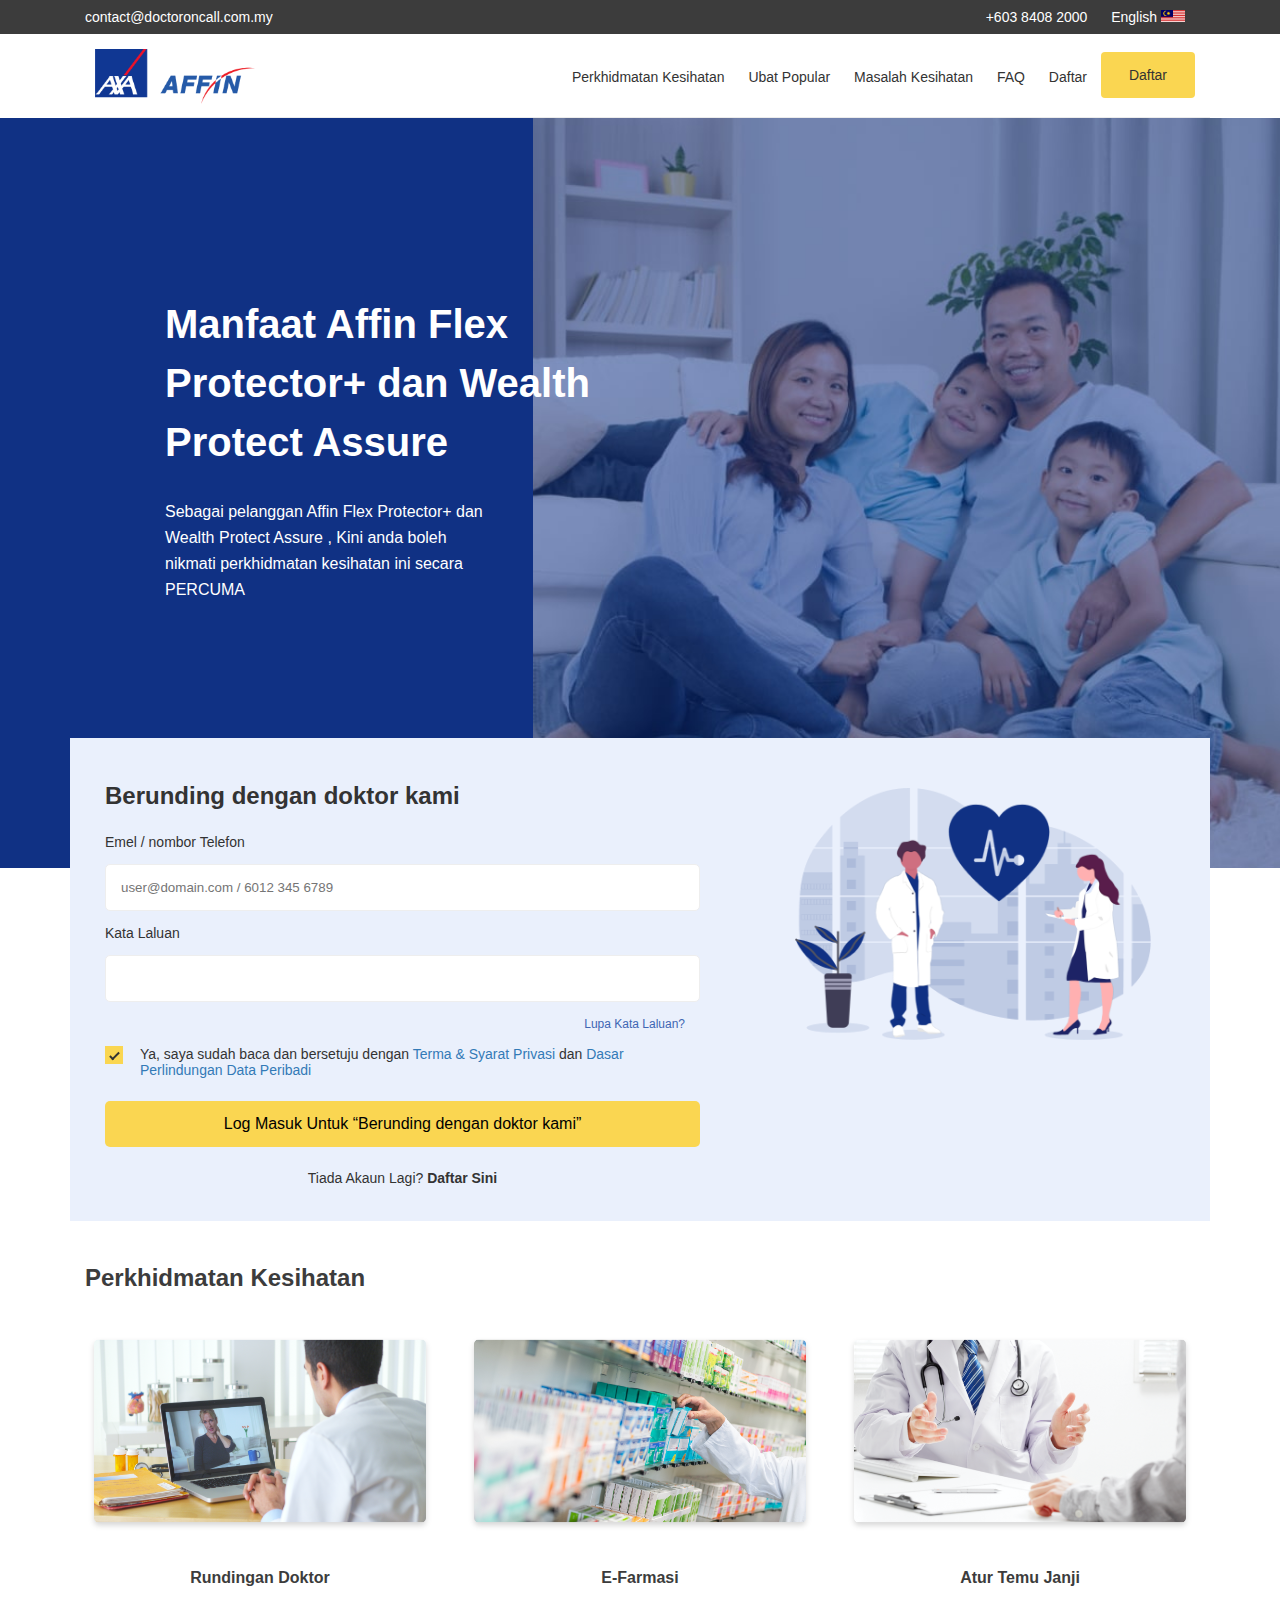
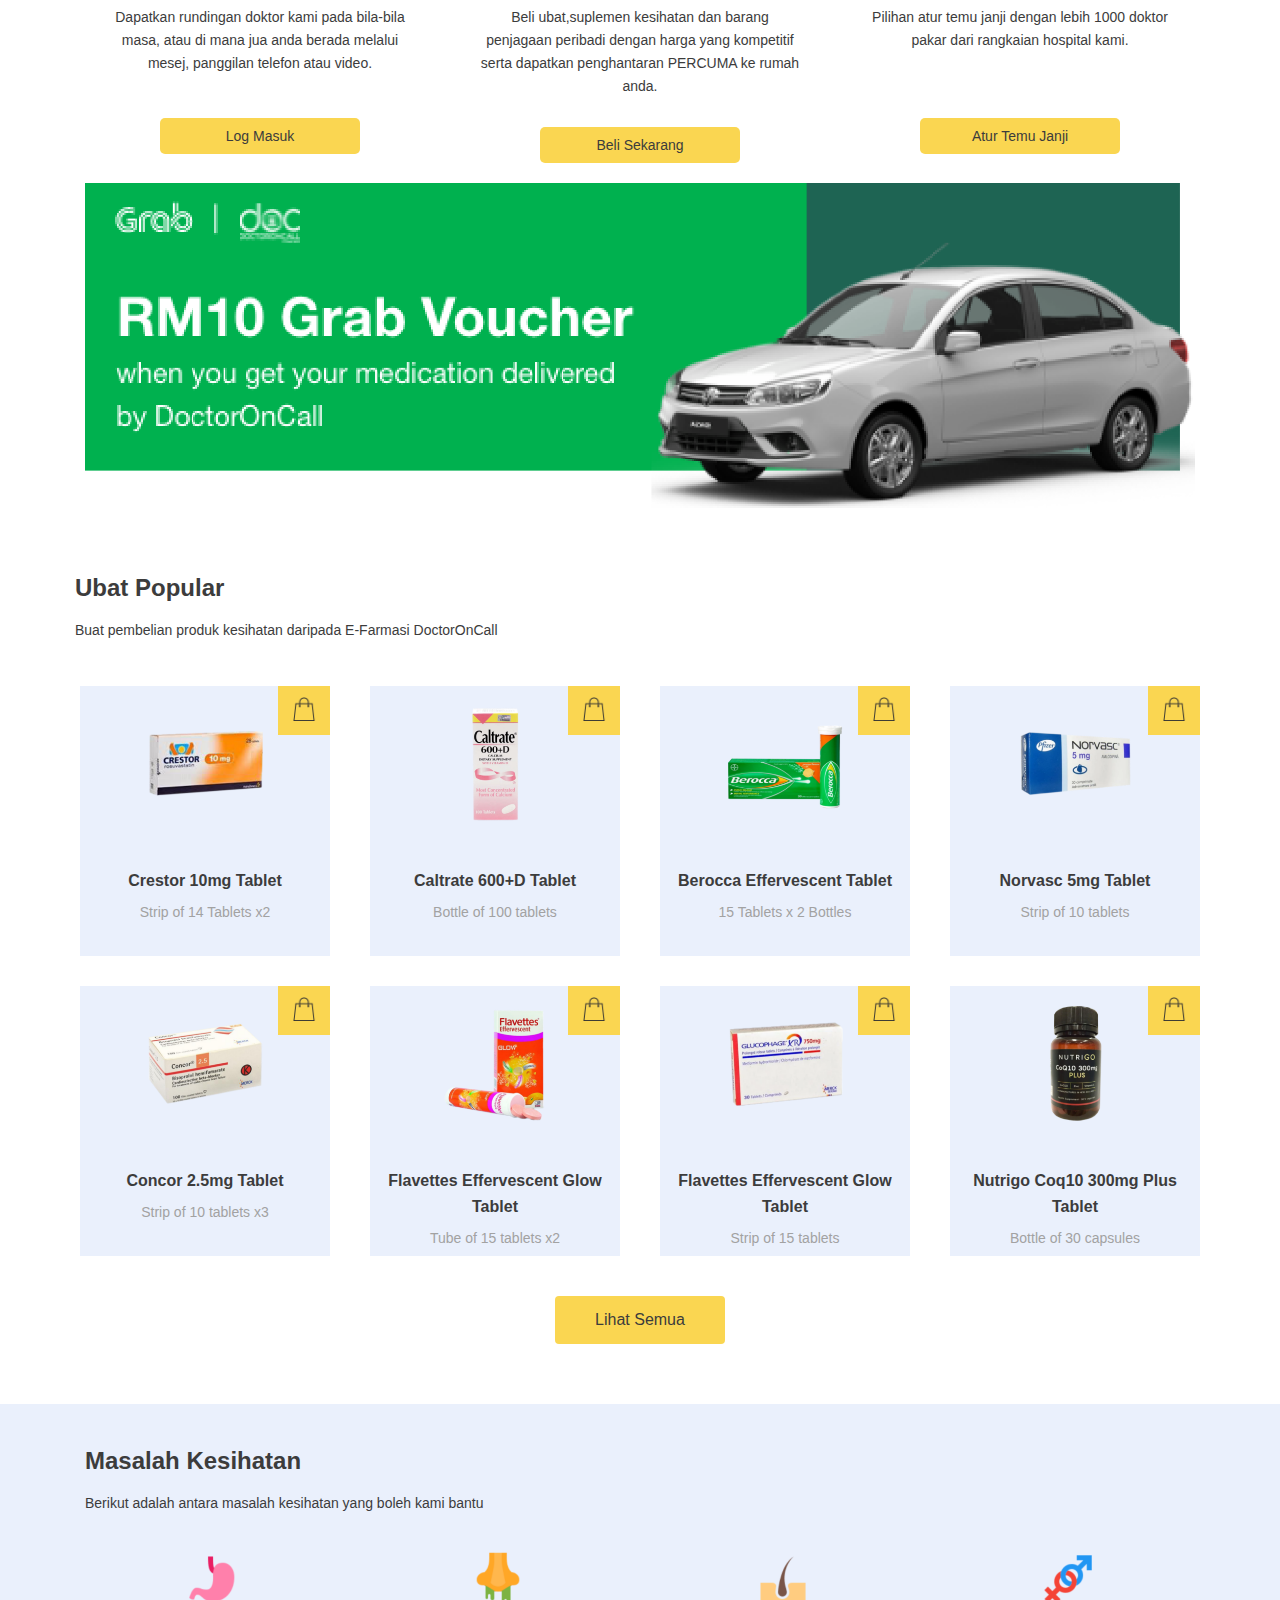
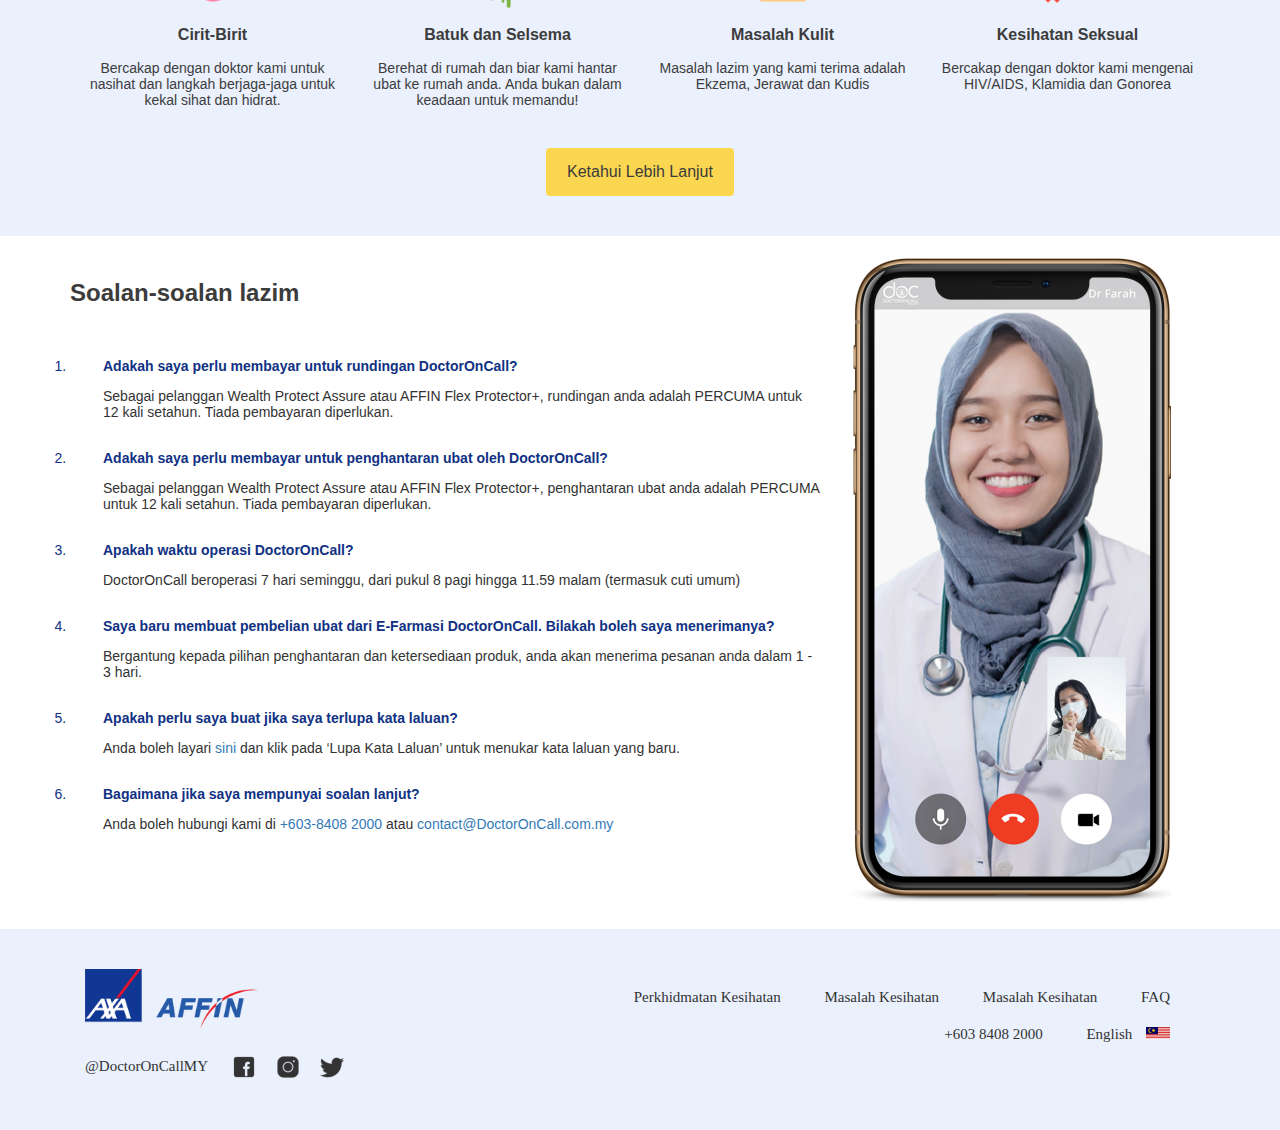
==== commit 2d31c380: "linking" ====
--- a/index.html
+++ b/index.html
@@ -16,11 +16,11 @@
 	<meta charset="utf-8">
 	<meta name="active-menu" content="">
 	<meta name="viewport" content="width=device-width,initial-scale=1">
-	<link rel="stylesheet" href="/stylesheets/bootstrap-grid.min.css">
+	<link rel="stylesheet" href="stylesheets/bootstrap-grid.min.css">
 	<link href="/images/favicon.ico" rel="shortcut icon" type="image/x-icon">
 	<link href="/images/favicon.ico" rel="icon" type="image/x-icon">
-<!--	<link rel="stylesheet" href="/stylesheets/style.css">-->
-	<link rel="stylesheet" href="/stylesheets/20191106-style.min.css">
+	<link rel="stylesheet" href="stylesheets/style.css">
+<!--	<link rel="stylesheet" href="stylesheets/20191106-style.min.css">-->
 	<link rel="preconnect" href="https://www.googletagservices.com">
 	<link rel="preconnect" href="https://www.google.com">
 	<meta name="keywords" content="Teleperubatan, Panggilan Video, Panggilan Telefon, Farmasi Dalam Talian , Tanya Doktor, Perubatan Dalam Talian">
@@ -29,7 +29,7 @@
 	<meta property="og:site_name" content="DoctorOnCall">
 	<meta property="og:title" content="Farmasi Online Malaysia | Beli Ubat, Tanya Doktor Online">
 	<meta property="og:description" content="Utarakan sebarang pertanyaan tentang kesihatan kepada kami. Doktor-doktor kami yang bertauliah dan berpengalaman sedia menjawab segala persoalan anda.">
-	<meta property="og:image" itemprop="image" content="/images/doctoroncall-og-image.png">
+	<meta property="og:image" itemprop="image" content="images/doctoroncall-og-image.png">
 	<meta property="og:url" content="https://www.doctoroncall.com.my/axa">
 	<meta property="og:type" content="website">
 	<meta name="twitter:card" content="summary_large_image">
@@ -81,7 +81,7 @@
 	</style>
 	<div class="container-fluid preheader-bg">
 		<div class="container preheader"><a href="mailto:contact@doctoroncall.com.my" class="preheader-mail">contact@doctoroncall.com.my</a>
-			<div class="preheader-right"><a href="mailto:contact@doctoroncall.com.my">+603 8408 2000 </a><a href="index-en.html">English <svg  width="1200" height="600" viewBox="0 0 13440 6720" fill="none">
+			<div class="preheader-right"><a href="tel:+60384082000">+603 8408 2000 </a><a href="index-en.html">English <svg  width="1200" height="600" viewBox="0 0 13440 6720" fill="none">
 						<g transform="scale(480)">
 							<path fill="#fff" d="m0 0h28v14H0z" />
 							<path stroke="#c00" d="m1 .5h27m0 2H1m0 2h27m0 2H1" />
@@ -93,7 +93,7 @@
 		</div>
 	</div>
 	<header class="container-fluid">
-		<div class="container header"><a href="https://www.doctoroncall.com.my" class="doc-header-logo"><img src="/images/AXA-vector-logo.png" width="auto" height="60"> </a><input class="header-menu-btn" type="checkbox" id="menu-btn"><label class="header-menu-icon" for="menu-btn"><span class="navicon"></span></label>
+		<div class="container header"><a href="https://www.doctoroncall.com.my" class="doc-header-logo"><img src="images/AXA-vector-logo.png" width="auto" height="60"> </a><input class="header-menu-btn" type="checkbox" id="menu-btn"><label class="header-menu-icon" for="menu-btn"><span class="navicon"></span></label>
 			<div class="header-menu">
 				<div class="header-menu-div"><a class="header-link" href="#services">Perkhidmatan Kesihatan</a></div>
 				<div class="header-menu-div"><a class="header-link" href="#medicines">Ubat Popular</a></div>
@@ -127,13 +127,13 @@
 				</div>
 			</div>
 			<div class="login-img col-lg-5">
-				<div class="img-wrapper"><img loading="lazy" src="/images/axa_doc_login.png" alt="Login Image AXA doctoroncall"></div>
+				<div class="img-wrapper"><img loading="lazy" src="images/axa_doc_login.png" alt="Login Image AXA doctoroncall"></div>
 			</div>
 		</div>
 	</div>
 	<style>
 		.col-md-4:nth-child(1) .services-box .services-img {
-			background-image: url(../images/DoctorOnCall_axa_services_1.png);
+			background-image: url(images/DoctorOnCall_axa_services_1.png);
 			background-size: cover;
 			background-position: center;
 			width: 100%;
@@ -141,7 +141,7 @@
 		}
 
 		.col-md-4:nth-child(2) .services-box .services-img {
-			background-image: url(../images/DoctorOnCall_axa_services_2.png);
+			background-image: url(images/DoctorOnCall_axa_services_2.png);
 			background-size: cover;
 			background-position: center;
 			width: 100%;
@@ -149,7 +149,7 @@
 		}
 
 		.col-md-4:nth-child(3) .services-box .services-img {
-			background-image: url(../images/DoctorOnCall_axa_services_3.png);
+			background-image: url(images/DoctorOnCall_axa_services_3.png);
 			background-size: cover;
 			background-position: center;
 			width: 100%;
@@ -197,15 +197,15 @@
 
 	</style>
 	<div class="container ads-block">
-		<div class="ads-box"><img src="/images/AXA_DoctorOnCall_Ads.png" alt="Grab voucher DOC | AXA Affin" loading="lazy"></div>
+		<div class="ads-box"><img src="images/AXA_DoctorOnCall_Ads.png" alt="Grab voucher DOC | AXA Affin" loading="lazy"></div>
 	</div>
 	<div class="container" id="medicines">
 		<h2 class="meds-main-title">Ubat Popular</h2>
 		<h3 class="meds-sub-title">Buat pembelian produk kesihatan daripada E-Farmasi DoctorOnCall</h3>
 		<div class="row">
 			<div class="col-sm-3 col-6">
-				<div class="med-box"><a href="/medicine/en/crestor" class="med-small-btn"><img src="/images/icons8-shopping-bag-100.png" alt="shop-now-axa-doc" loading="lazy"></a>
-					<div class="med-img"><a href="/medicine/en/crestor"><img src="/images/med-1.png" alt="DOC online pharmacy medications1" loading="lazy"></a></div>
+				<div class="med-box"><a href="/medicine/en/crestor" class="med-small-btn"><img src="images/icons8-shopping-bag-100.png" alt="shop-now-axa-doc" loading="lazy"></a>
+					<div class="med-img"><a href="/medicine/en/crestor"><img src="images/med-1.png" alt="DOC online pharmacy medications1" loading="lazy"></a></div>
 					<div class="med-textarea">
 						<div class="med-title">Crestor 10mg Tablet</div>
 						<div class="med-desc">Strip of 14 Tablets x2</div>
@@ -213,8 +213,8 @@
 				</div>
 			</div>
 			<div class="col-sm-3 col-6">
-				<div class="med-box"><a href="/medicine/en/caltrate-600-d" class="med-small-btn"><img src="/images/icons8-shopping-bag-100.png" alt="shop-now-axa-doc" loading="lazy"></a>
-					<div class="med-img"><a href="/medicine/en/caltrate-600-d"><img src="/images/med-2.png" alt="DOC online pharmacy medications2" loading="lazy"></a></div>
+				<div class="med-box"><a href="/medicine/en/caltrate-600-d" class="med-small-btn"><img src="images/icons8-shopping-bag-100.png" alt="shop-now-axa-doc" loading="lazy"></a>
+					<div class="med-img"><a href="/medicine/en/caltrate-600-d"><img src="images/med-2.png" alt="DOC online pharmacy medications2" loading="lazy"></a></div>
 					<div class="med-textarea">
 						<div class="med-title">Caltrate 600+D Tablet</div>
 						<div class="med-desc">Bottle of 100 tablets</div>
@@ -222,8 +222,8 @@
 				</div>
 			</div>
 			<div class="col-sm-3 col-6">
-				<div class="med-box"><a href="/medicine/en/berocca-effervescent-15-tabs" class="med-small-btn"><img src="/images/icons8-shopping-bag-100.png" alt="shop-now-axa-doc" loading="lazy"></a>
-					<div class="med-img"><a href="/medicine/en/berocca-effervescent-15-tabs"><img src="/images/med-3.png" alt="DOC online pharmacy medications3" loading="lazy"></a></div>
+				<div class="med-box"><a href="/medicine/en/berocca-effervescent-15-tabs" class="med-small-btn"><img src="images/icons8-shopping-bag-100.png" alt="shop-now-axa-doc" loading="lazy"></a>
+					<div class="med-img"><a href="/medicine/en/berocca-effervescent-15-tabs"><img src="images/med-3.png" alt="DOC online pharmacy medications3" loading="lazy"></a></div>
 					<div class="med-textarea">
 						<div class="med-title">Berocca Effervescent Tablet</div>
 						<div class="med-desc">15 Tablets x 2 Bottles</div>
@@ -231,8 +231,8 @@
 				</div>
 			</div>
 			<div class="col-sm-3 col-6">
-				<div class="med-box"><a href="/medicine/en/norvasc-5mg" class="med-small-btn"><img src="/images/icons8-shopping-bag-100.png" alt="shop-now-axa-doc" loading="lazy"></a>
-					<div class="med-img"><a href="/medicine/en/norvasc-5mg"><img src="/images/med-4.png" alt="DOC online pharmacy medications4" loading="lazy"></a></div>
+				<div class="med-box"><a href="/medicine/en/norvasc-5mg" class="med-small-btn"><img src="images/icons8-shopping-bag-100.png" alt="shop-now-axa-doc" loading="lazy"></a>
+					<div class="med-img"><a href="/medicine/en/norvasc-5mg"><img src="images/med-4.png" alt="DOC online pharmacy medications4" loading="lazy"></a></div>
 					<div class="med-textarea">
 						<div class="med-title">Norvasc 5mg Tablet</div>
 						<div class="med-desc">Strip of 10 tablets</div>
@@ -240,8 +240,8 @@
 				</div>
 			</div>
 			<div class="col-sm-3 col-6">
-				<div class="med-box"><a href="/medicine/concor-2-5mg-5mg-film-film-coated-tab" class="med-small-btn"><img src="/images/icons8-shopping-bag-100.png" alt="shop-now-axa-doc" loading="lazy"></a>
-					<div class="med-img"><a href="/medicine/concor-2-5mg-5mg-film-film-coated-tab"><img src="/images/med-5.png" alt="DOC online pharmacy medications5" loading="lazy"></a></div>
+				<div class="med-box"><a href="/medicine/concor-2-5mg-5mg-film-film-coated-tab" class="med-small-btn"><img src="images/icons8-shopping-bag-100.png" alt="shop-now-axa-doc" loading="lazy"></a>
+					<div class="med-img"><a href="/medicine/concor-2-5mg-5mg-film-film-coated-tab"><img src="images/med-5.png" alt="DOC online pharmacy medications5" loading="lazy"></a></div>
 					<div class="med-textarea">
 						<div class="med-title">Concor 2.5mg Tablet</div>
 						<div class="med-desc">Strip of 10 tablets x3</div>
@@ -249,8 +249,8 @@
 				</div>
 			</div>
 			<div class="col-sm-3 col-6">
-				<div class="med-box"><a href="/medicine/flavettes-efferverscent-glow-30s" class="med-small-btn"><img src="/images/icons8-shopping-bag-100.png" alt="shop-now-axa-doc" loading="lazy"></a>
-					<div class="med-img"><a href="/medicine/flavettes-efferverscent-glow-30s"><img src="/images/med-6.png" alt="DOC online pharmacy medications6" loading="lazy"></a></div>
+				<div class="med-box"><a href="/medicine/flavettes-efferverscent-glow-30s" class="med-small-btn"><img src="images/icons8-shopping-bag-100.png" alt="shop-now-axa-doc" loading="lazy"></a>
+					<div class="med-img"><a href="/medicine/flavettes-efferverscent-glow-30s"><img src="images/med-6.png" alt="DOC online pharmacy medications6" loading="lazy"></a></div>
 					<div class="med-textarea">
 						<div class="med-title">Flavettes Effervescent Glow Tablet</div>
 						<div class="med-desc">Tube of 15 tablets x2</div>
@@ -258,8 +258,8 @@
 				</div>
 			</div>
 			<div class="col-sm-3 col-6">
-				<div class="med-box"><a href="/medicine/glucophage-750mg-xr-tablet" class="med-small-btn"><img src="/images/icons8-shopping-bag-100.png" alt="shop-now-axa-doc" loading="lazy"></a>
-					<div class="med-img"><a href="/medicine/glucophage-750mg-xr-tablet"><img src="/images/med-7.png" alt="DOC online pharmacy medications7" loading="lazy"></a></div>
+				<div class="med-box"><a href="/medicine/glucophage-750mg-xr-tablet" class="med-small-btn"><img src="images/icons8-shopping-bag-100.png" alt="shop-now-axa-doc" loading="lazy"></a>
+					<div class="med-img"><a href="/medicine/glucophage-750mg-xr-tablet"><img src="images/med-7.png" alt="DOC online pharmacy medications7" loading="lazy"></a></div>
 					<div class="med-textarea">
 						<div class="med-title">Flavettes Effervescent Glow Tablet</div>
 						<div class="med-desc">Strip of 15 tablets</div>
@@ -267,8 +267,8 @@
 				</div>
 			</div>
 			<div class="col-sm-3 col-6">
-				<div class="med-box"><a href="/medicine/nutrigo-coq10-300mg-plus" class="med-small-btn"><img src="/images/icons8-shopping-bag-100.png" alt="shop-now-axa-doc" loading="lazy"></a>
-					<div class="med-img"><a href="/medicine/nutrigo-coq10-300mg-plus"><img src="/images/med-8.png" alt="DOC online pharmacy medications8" loading="lazy"></a></div>
+				<div class="med-box"><a href="/medicine/nutrigo-coq10-300mg-plus" class="med-small-btn"><img src="images/icons8-shopping-bag-100.png" alt="shop-now-axa-doc" loading="lazy"></a>
+					<div class="med-img"><a href="/medicine/nutrigo-coq10-300mg-plus"><img src="images/med-8.png" alt="DOC online pharmacy medications8" loading="lazy"></a></div>
 					<div class="med-textarea">
 						<div class="med-title">Nutrigo Coq10 300mg Plus Tablet</div>
 						<div class="med-desc">Bottle of 30 capsules</div>
@@ -284,7 +284,7 @@
 			<div class="row">
 				<div class="col-md-3 col-12">
 					<div class="symp-box">
-						<div class="symp-img"><img src="/images/conditions-axa-doctoroncall-1.png" alt="conditions AXA DoctorOnCall-1" loading="lazy"></div>
+						<div class="symp-img"><img src="images/conditions-axa-doctoroncall-1.png" alt="conditions AXA DoctorOnCall-1" loading="lazy"></div>
 						<div class="symp-textarea">
 							<div class="symp-title">Cirit-Birit</div>
 							<div class="symp-desc">Bercakap dengan doktor kami untuk nasihat dan langkah berjaga-jaga untuk kekal sihat dan hidrat.</div>
@@ -293,7 +293,7 @@
 				</div>
 				<div class="col-md-3 col-12">
 					<div class="symp-box">
-						<div class="symp-img"><img src="/images/conditions-axa-doctoroncall-2.png" alt="conditions AXA DoctorOnCall-2" loading="lazy"></div>
+						<div class="symp-img"><img src="images/conditions-axa-doctoroncall-2.png" alt="conditions AXA DoctorOnCall-2" loading="lazy"></div>
 						<div class="symp-textarea">
 							<div class="symp-title">Batuk dan Selsema</div>
 							<div class="symp-desc">Berehat di rumah dan biar kami hantar ubat ke rumah anda. Anda bukan dalam keadaan untuk memandu!</div>
@@ -302,7 +302,7 @@
 				</div>
 				<div class="col-md-3 col-12">
 					<div class="symp-box">
-						<div class="symp-img"><img src="/images/conditions-axa-doctoroncall-3.png" alt="conditions AXA DoctorOnCall-3" loading="lazy"></div>
+						<div class="symp-img"><img src="images/conditions-axa-doctoroncall-3.png" alt="conditions AXA DoctorOnCall-3" loading="lazy"></div>
 						<div class="symp-textarea">
 							<div class="symp-title">Masalah Kulit</div>
 							<div class="symp-desc">Masalah lazim yang kami terima adalah Ekzema, Jerawat dan Kudis</div>
@@ -311,7 +311,7 @@
 				</div>
 				<div class="col-md-3 col-12">
 					<div class="symp-box">
-						<div class="symp-img"><img src="/images/conditions-axa-doctoroncall-4.png" alt="conditions AXA DoctorOnCall-4" loading="lazy"></div>
+						<div class="symp-img"><img src="images/conditions-axa-doctoroncall-4.png" alt="conditions AXA DoctorOnCall-4" loading="lazy"></div>
 						<div class="symp-textarea">
 							<div class="symp-title">Kesihatan Seksual</div>
 							<div class="symp-desc">Bercakap dengan doktor kami mengenai HIV/AIDS, Klamidia dan Gonorea</div>
@@ -352,7 +352,7 @@
 					</li>
 				</ol>
 			</div>
-			<div class="col-lg-4 col-12 faq-img"><img src="/images/doc_video_call_doctoroncall-axa.png" loading="lazy" alt="DOC video call DoctorOnCall AXA"></div>
+			<div class="col-lg-4 col-12 faq-img"><img src="images/doc_video_call_doctoroncall-axa.png" loading="lazy" alt="DOC video call DoctorOnCall AXA"></div>
 		</div>
 	</div>
 	<div class="container-fluid footer-bg">
@@ -371,7 +371,10 @@
 			</div>
 			<div class="bottom">
 				<p>@DoctorOnCallMY</p>
-				<div class="social-media"><a href="https://www.facebook.com/doctoroncallMY/"><img src="/images/DOC_SocialMedia_fb.png" loading="lazy" alt="DOC_SocialMedia_facebook"></a><a href="https://www.instagram.com/doctoroncallmy/"><img src="/images/DOC_SocialMedia_ig.png" loading="lazy" alt="DOC_SocialMedia_instagram"></a><a href="https://twitter.com/doctoroncallmy"><img src="/images/DOC_SocialMedia_tw.png" loading="lazy" alt="DOC_SocialMedia_twitter"></a></div>
+				<div class="social-media"><a href="https://www.facebook.com/doctoroncallMY/"><img src="images/DOC_SocialMedia_fb.png" loading="lazy" alt="DOC_SocialMedia_facebook"></a>
+				<a href="https://www.instagram.com/doctoroncallmy/"><img src="images/DOC_SocialMedia_ig.png" loading="lazy" alt="DOC_SocialMedia_instagram"></a>
+				<a href="https://twitter.com/doctoroncallmy"><img src="images/DOC_SocialMedia_tw.png" loading="lazy" alt="DOC_SocialMedia_twitter"></a>
+				</div>
 			</div>
 		</div>
 	</div>
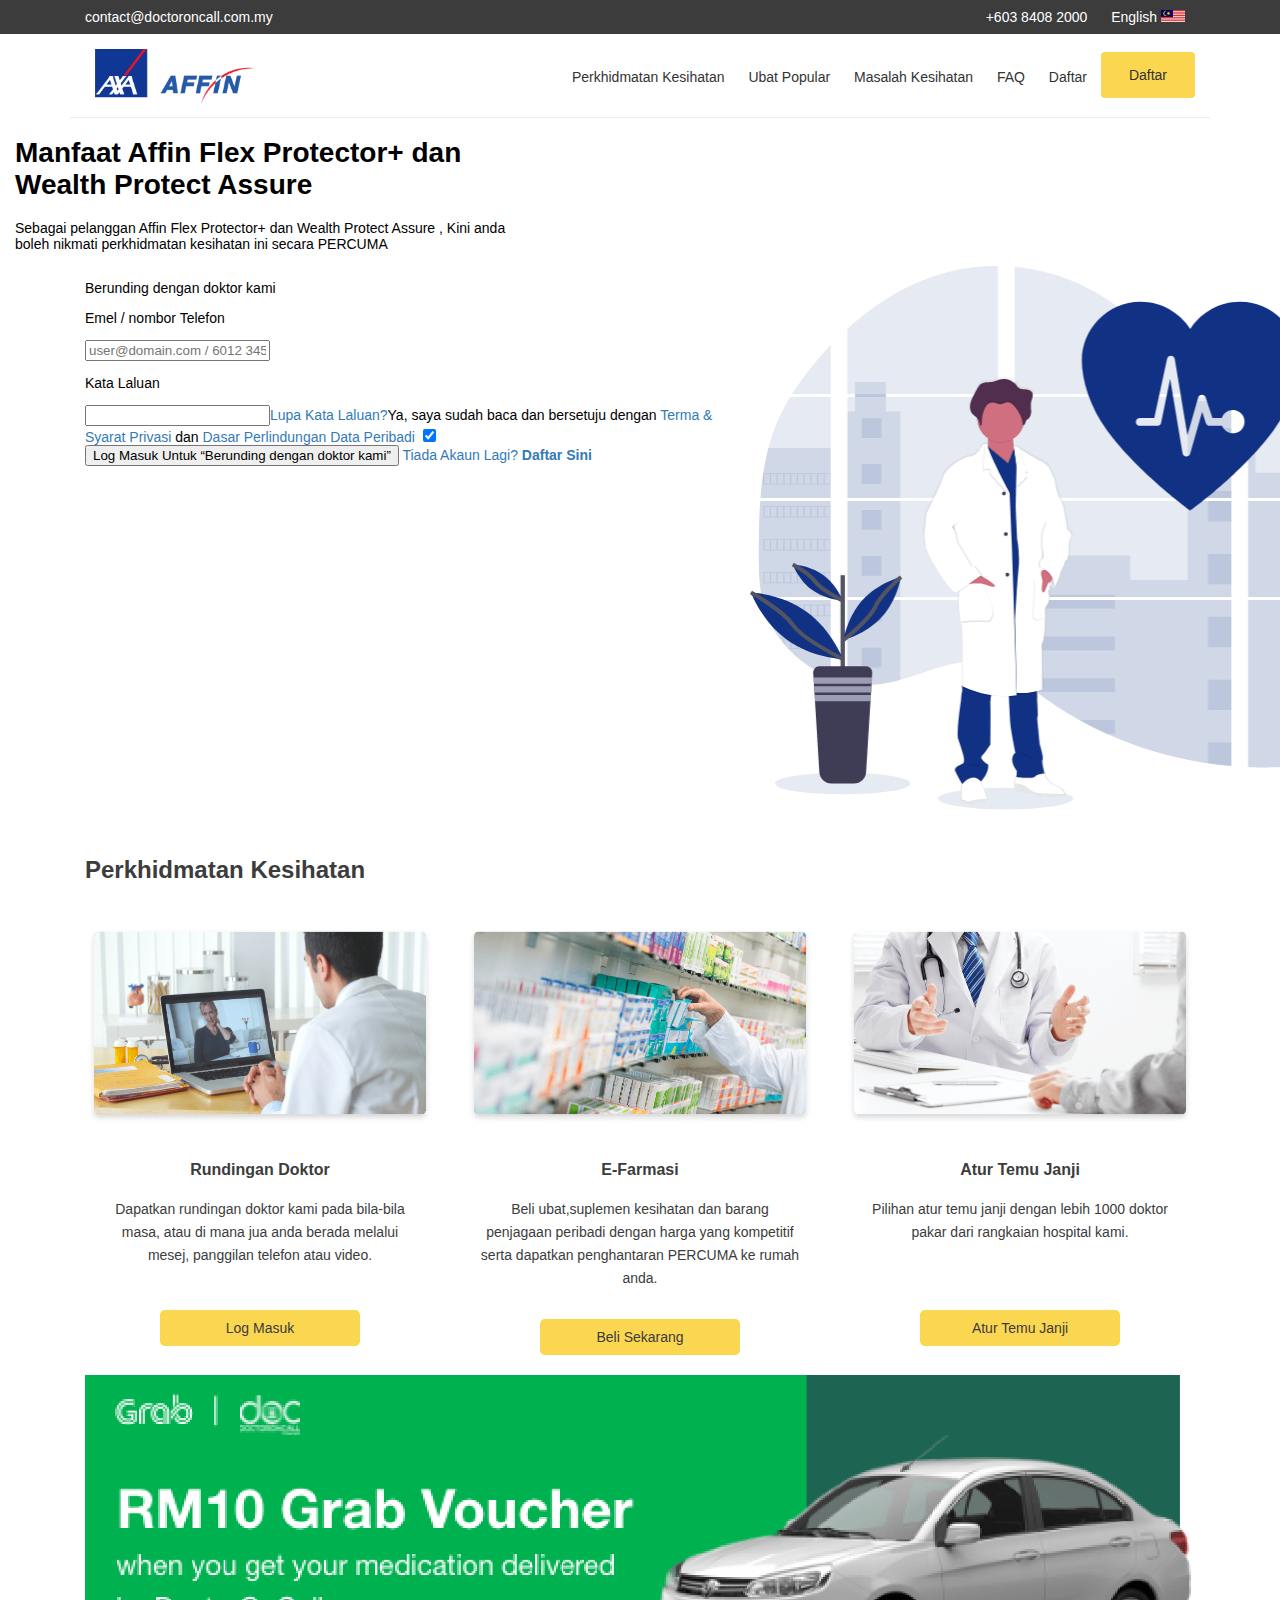
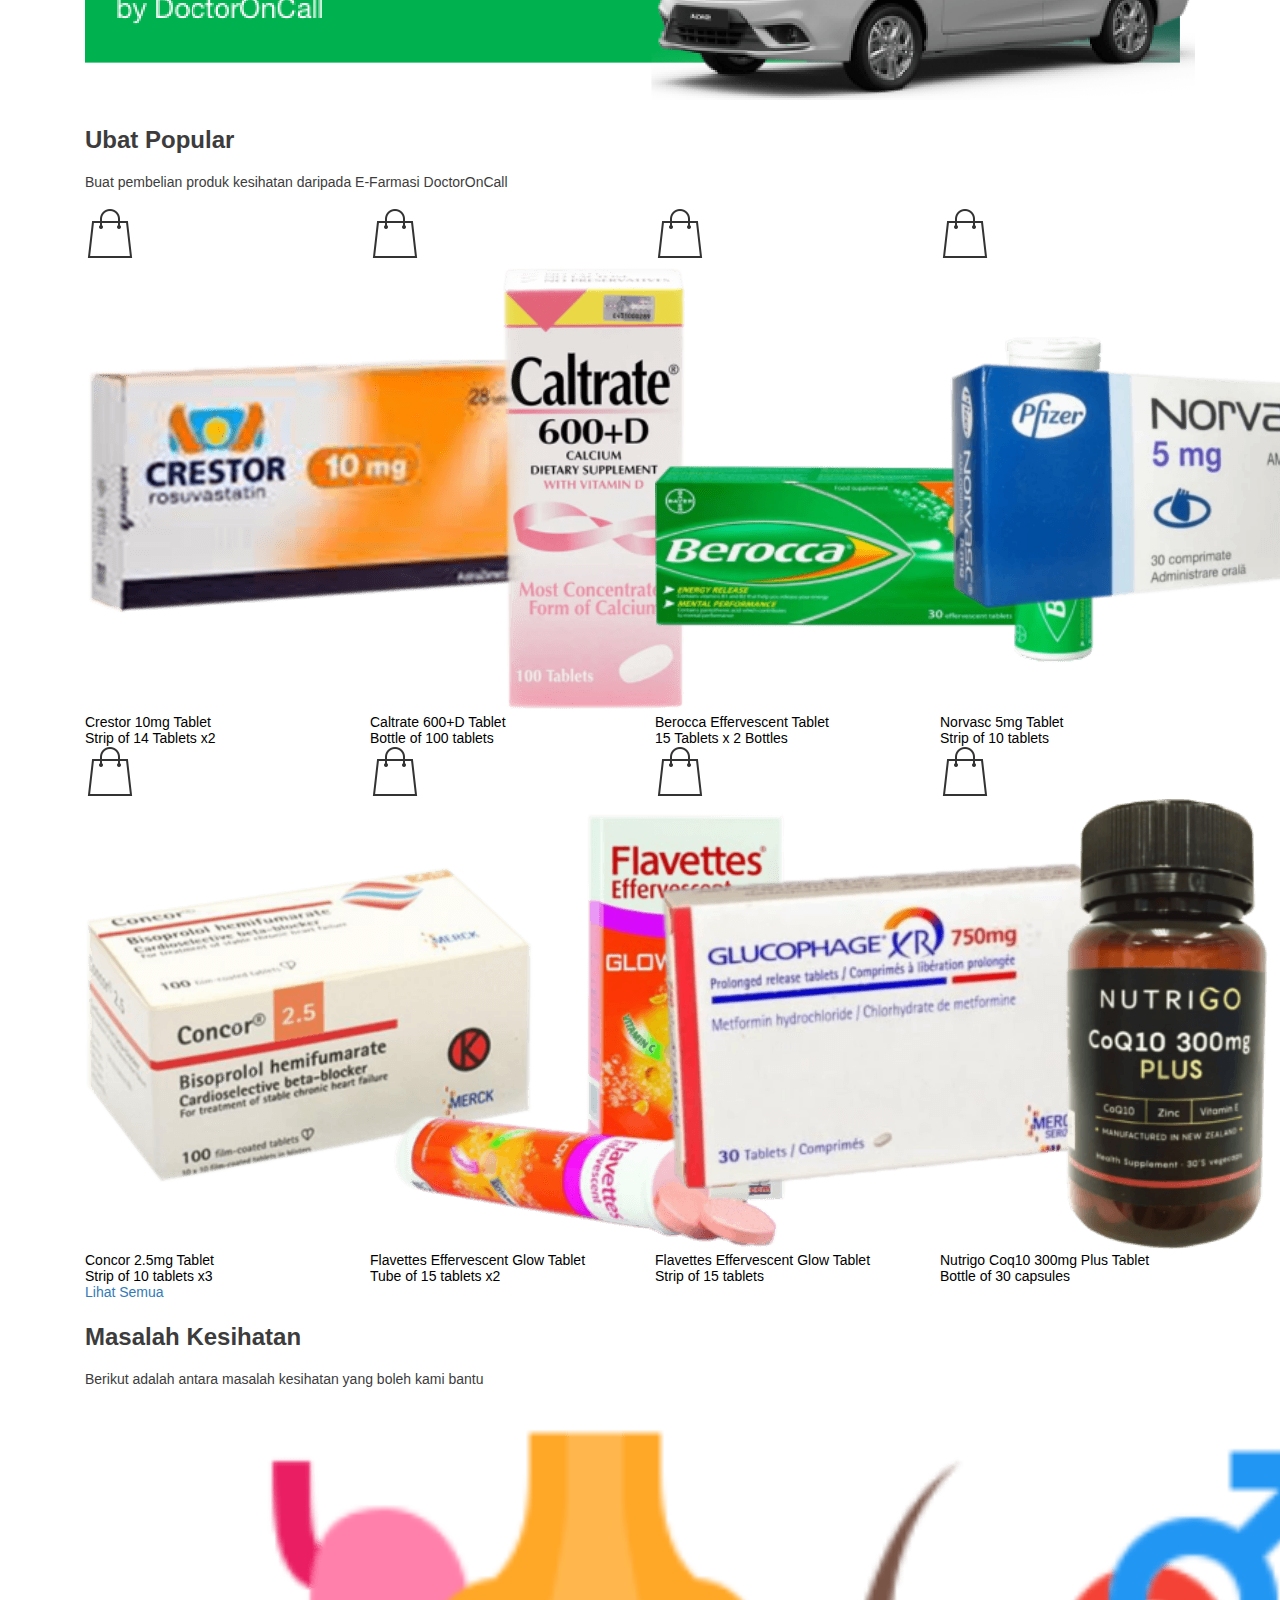
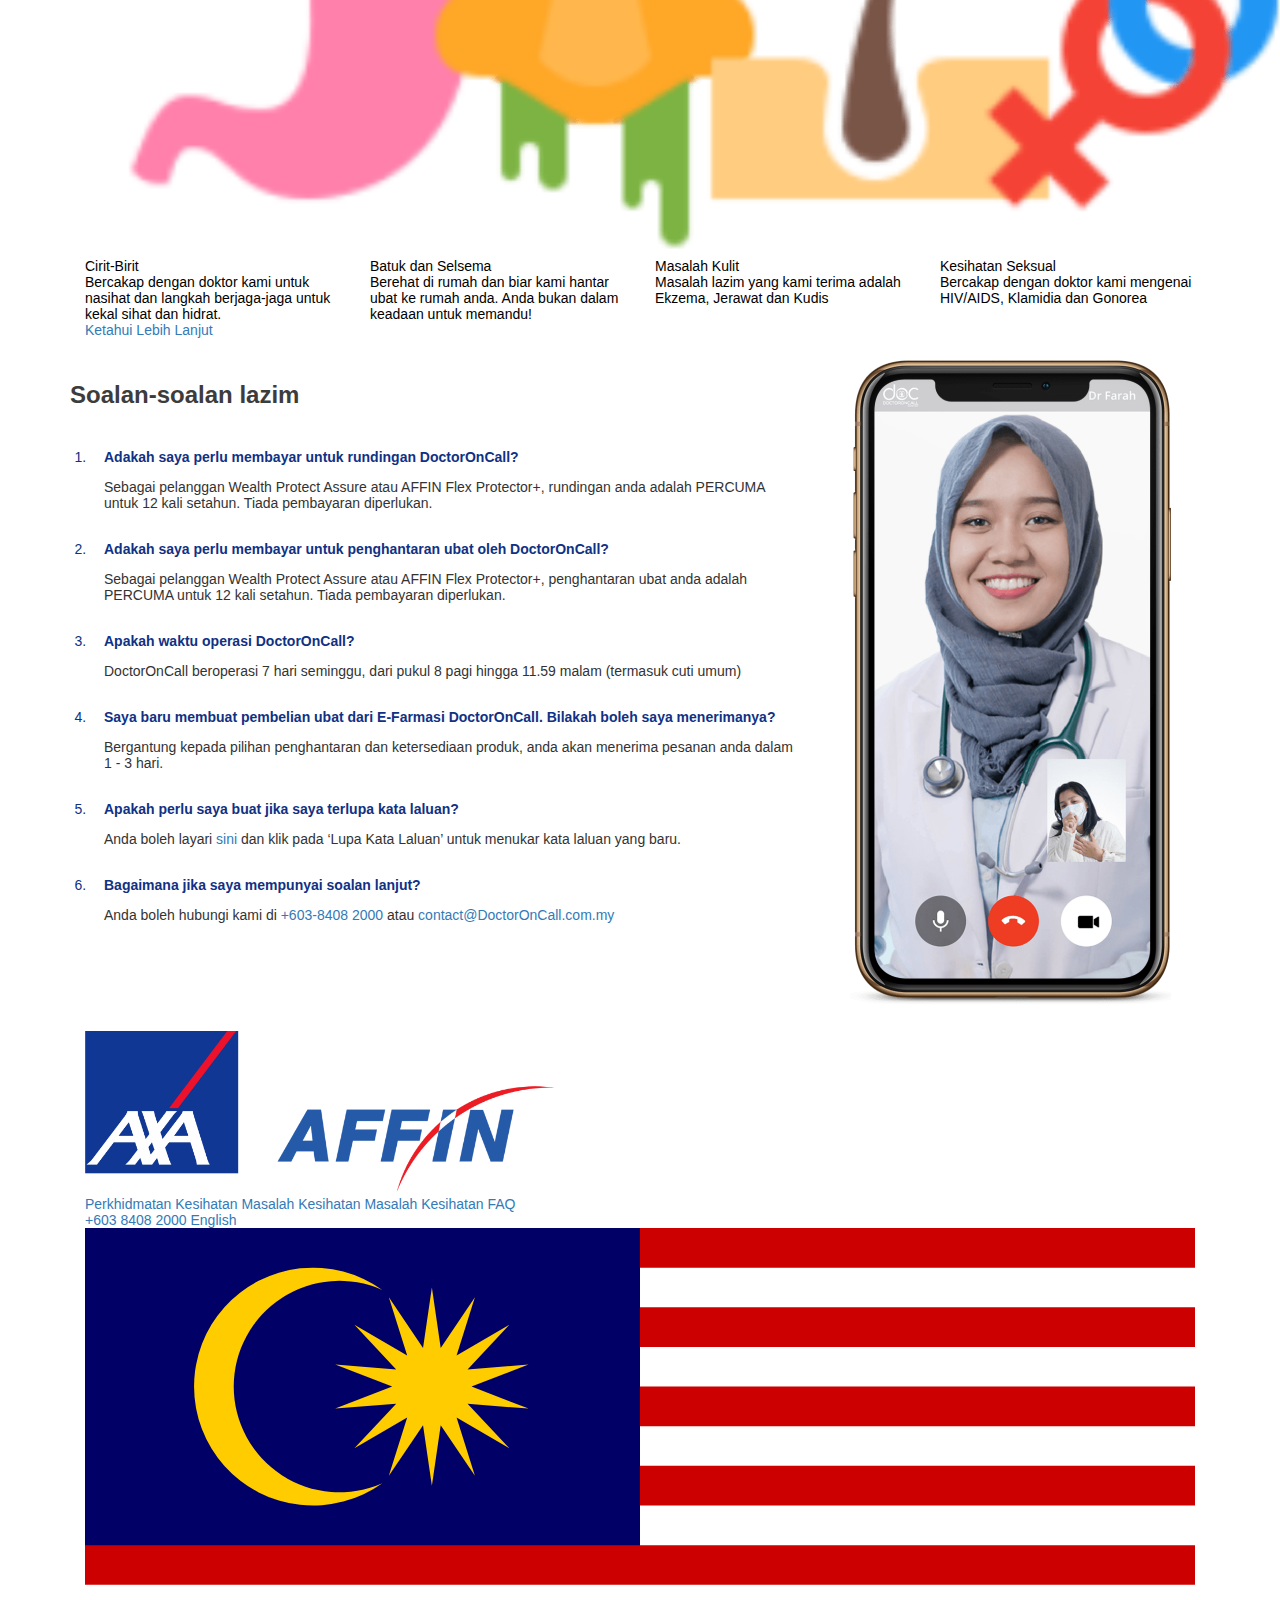
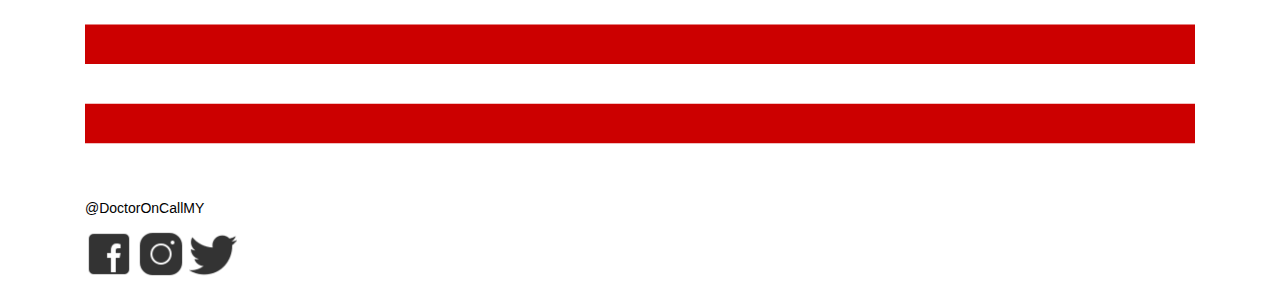
==== commit 9c24737d: "optimized" ====
--- a/index.html
+++ b/index.html
@@ -17,10 +17,13 @@
 	<meta name="active-menu" content="">
 	<meta name="viewport" content="width=device-width,initial-scale=1">
 	<link rel="stylesheet" href="stylesheets/bootstrap-grid.min.css">
-	<link href="/images/favicon.ico" rel="shortcut icon" type="image/x-icon">
-	<link href="/images/favicon.ico" rel="icon" type="image/x-icon">
-	<link rel="stylesheet" href="stylesheets/style.css">
-<!--	<link rel="stylesheet" href="stylesheets/20191106-style.min.css">-->
+    <!--browser icon-->
+	<link rel="shortcut icon" href="images/favicon.x_icon" type="image/x-icon">
+	<link rel="icon" href="images/favicon.x_icon" type="image/x-icon">
+	<link rel="apple-touch-icon" href="images/doctor-on-call-logo-white.png">
+   <!-- end of browser icon-->
+<!--	<link rel="stylesheet" href="stylesheets/style.css">-->
+	<link rel="stylesheet" href="stylesheets/20191106-style.min.css">
 	<link rel="preconnect" href="https://www.googletagservices.com">
 	<link rel="preconnect" href="https://www.google.com">
 	<meta name="keywords" content="Teleperubatan, Panggilan Video, Panggilan Telefon, Farmasi Dalam Talian , Tanya Doktor, Perubatan Dalam Talian">
@@ -29,7 +32,7 @@
 	<meta property="og:site_name" content="DoctorOnCall">
 	<meta property="og:title" content="Farmasi Online Malaysia | Beli Ubat, Tanya Doktor Online">
 	<meta property="og:description" content="Utarakan sebarang pertanyaan tentang kesihatan kepada kami. Doktor-doktor kami yang bertauliah dan berpengalaman sedia menjawab segala persoalan anda.">
-	<meta property="og:image" itemprop="image" content="images/doctoroncall-og-image.png">
+	<meta property="og:image" itemprop="image" content="https://www.doctoroncall.com.my/medicine/images/doctoroncall-promotion.jpg">
 	<meta property="og:url" content="https://www.doctoroncall.com.my/axa">
 	<meta property="og:type" content="website">
 	<meta name="twitter:card" content="summary_large_image">
@@ -356,7 +359,7 @@
 		</div>
 	</div>
 	<div class="container-fluid footer-bg">
-		<div class="container footer-container"><img src="/images/AXA-vector-logo.png" loading="lazy">
+		<div class="container footer-container"><img src="images/AXA-vector-logo.png" loading="lazy">
 			<div class="footer-top-right">
 				<div class="footer-top-r1"><a href="#services">Perkhidmatan Kesihatan</a> <a href="#conditions">Masalah Kesihatan</a> <a href="#medicines">Masalah Kesihatan</a> <a href="#faq">FAQ</a></div>
 				<div class="footer-top-r2"><a href="tel:+60384082000">+603 8408 2000 </a><a href="index-en.html">English <svg viewBox="0 0 13440 6720" fill="none">
--- a/stylesheets/style.css
+++ b/stylesheets/style.css
@@ -37,7 +37,7 @@
 
 
 html,body{
-  font-family: "Open Sans",Helvetica,Arial,sans-serif;
+  font-family: 'Open Sans', Helvetica, sans-serif;;
   font-size: 14px;
   padding: 0;
   margin:0;
@@ -460,7 +460,7 @@
   font-size:14px;  
   list-style-position: outside;
   /* list-style: none;   */
-  padding: 15px 0 0 0;
+  padding: 5px 20px;
   vertical-align:center;  
 }
 .faq-box ol li {
@@ -468,7 +468,7 @@
   background-position: top 2px left 0px;
   background-repeat: no-repeat;
   background-size: 22px 18px; */
-  padding-left: 33px
+  padding-left: 14px
 }
 .faq-img img{
   height: 650px;
@@ -966,7 +966,7 @@
 
 .footer-bg {
   background: #EAF0FC;
-  font-family: 'Open Sans';
+  font-family: 'Open Sans', Helvetica, sans-serif;
   font-size: 15px;
   padding: 40px 0;
 }
--- a/stylesheets/20191106-style.min.css
+++ b/stylesheets/20191106-style.min.css
@@ -1 +1 @@
-h2{font-size:24px;line-height:33px;color:#3c3c3c}h3{font-size:14px;line-height:23px;color:#3c3c3c;font-weight:500;margin-top:-5px}.no-hover:hover{text-decoration:none}a{color:#337ab7;text-decoration:none}html,body{font-family:"Open Sans",Helvetica,Arial,sans-serif;font-size:14px;padding:0;margin:0;scroll-behavior:smooth}@media(max-width: 576px){.row-topic-mobile{display:block}}.hidden{display:none}html::-webkit-scrollbar-track{-webkit-box-shadow:inset 0 0 6px rgba(0,0,0,0.2);border-radius:10px;background-color:#F5F5F500}html::-webkit-scrollbar{width:12px;background-color:#F5F5F5F5}html::-webkit-scrollbar-thumb{border-radius:10px;-webkit-box-shadow:inset 0 0 6px rgba(0,0,0,.2);background-color:#CCC}.mobile-only{display:none}.dekstop-only{display:block}@media (max-width: 576px){.mobile-only{display:block}.desktop-only{display:none}}.cls-1{fill:#263575}.cls-1,.cls-2,.cls-3{fill-rule:evenodd}.cls-2,.cls-4{fill:#4099d4}.cls-3{fill:#fff}.doc-header-logo img{height:75px;margin:5px 0 0 15px;padding:10px}.header-user-link{display:inline-block}@media(max-width:960px){.header-user-link{display:none}}.header-user-link svg{cursor:pointer;fill:#aaa;margin:0 15px;position:relative;top:13px;width:45px;display:none;visibility:hidden}.top-lang-link{display:none}@media (max-width:576px){.doc-header-logo img{height:50px;margin-top:0;padding:10px 0 0}}.header{background-color:#fff;padding-left:0;width:100%;z-index:3;border-bottom:1px solid #00000013;transition:all .34s ease-out}.header ul{overflow:hidden;list-style:none;margin:0;padding:0}.header-link{color:#333;display:inline-block;margin:0 10px;padding:35px 0 28px;text-decoration:none;transition:all .34s ease-out}.header-link-lang{color:#333;display:none;float:right;margin-top:15px;padding:0 10px;text-decoration:none}.header a:hover{color:#103184;text-decoration:none}.header-logo{height:75px;margin:5px 0 0 15px;padding:10px;width:auto}@media (max-width: 960px){.header-link{color:#333;padding:20px 0 20px 20px;text-decoration:none}.header-link-lang{display:inline-block}.header-more-content{border-top:1px solid #ddd}.header-more-content .header-link{display:none}.header-logo{height:60px;margin-top:0;padding:10px;width:auto}}@media(max-width:576px){.header-link-lang{margin-top:3px}}.header .header-menu{float:right}.header-menu-div,.header-menu-div-signup{border-bottom:3px solid transparent;display:inline-block}@media (max-width: 960px){.header .header-menu{background-color:#fff;height:0;overflow:hidden;position:absolute;width:100%;z-index:99999}.header-menu-div,.header-menu-div-signup{width:100%}}.header .header-menu-icon{cursor:pointer;float:right;padding:28px 20px;position:relative;user-select:none}@media (min-width: 960px){.header .header-menu-icon{display:none}}@media (min-width: 576px){.header .header-menu-icon{margin-top:15px}}@media (max-width:960px){.header .header-menu-icon{display:block}}.header .header-menu-icon .navicon{background:#333;display:block;height:2px;position:relative;width:18px}.header .header-menu-icon .navicon:before,.header .header-menu-icon .navicon:after{background:#333;content:"";display:block;height:100%;position:absolute;transition:all .2s ease-out;width:100%}.header .header-menu-icon .navicon:before{top:5px}.header .header-menu-icon .navicon:after{top:-5px}.header-more-icon{height:15px;margin-left:5px;position:relative;top:2px;width:15px}.header .header-menu-btn{display:none}.header .header-menu-btn:checked~.header-menu{height:auto;transition:all 10s}.header .header-menu-btn:checked~.header-menu-icon .navicon{background:transparent}.header .header-menu-btn:checked~.header-menu-icon .navicon:before{transform:rotate(-45deg)}.header .header-menu-btn:checked~.header-menu-icon .navicon:after{transform:rotate(45deg)}.header .header-menu-btn:checked~.header-menu-icon:not(.steps) .navicon:before,.header .header-menu-btn:checked~.header-menu-icon:not(.steps) .navicon:after{top:0}.button-login-signup{background-color:#FAD651;border:4px;border-radius:4px;color:#333;margin-top:19px;padding:15px 28px;position:relative;text-decoration:none;text-align:center;top:-2px;transition:all .34s ease-out}.button-login-signup:hover{background-color:#F0C00F}.icon-userlogin svg{width:40px;margin-right:24px}.icon-userlogin img{height:40px;width:40px;margin-right:24px}@media (min-width: 960px){.header-menu-div:hover{border-bottom:3px solid #103184}.header-menu-div:hover a,.header-menu-div:hover a svg{color:#103184;fill:#103184}}.header-dropdown-content{background-color:#fff;height:0;min-width:160px;overflow:hidden;position:absolute;z-index:1000}.header-more-content .header-dropdown-content a{color:#000;display:block;padding:20px;text-decoration:none;text-align:left}@media (min-width: 960px){.header-more-content:hover .header-dropdown-content,.header-dropdown-content:hover{height:auto;border:1px solid #eee}.header-more-content .header-dropdown-content a:hover{color:#103184}}@media (max-width: 960px){.header-more-content,.header-dropdown-content{height:calc(58px * 9);width:100%}.header-dropdown-content a{margin-left:10px}}@media (min-width: 960px){.header li{float:left}}@media (max-width: 960px){.icon-userlogin{align-items:center;border-bottom:1px solid #ddd;display:inline-flex;padding:20px 30px;width:100%}.icon-userlogin a{color:#000;text-decoration:none}.header-user-link-mobile a{display:flex;align-items:center}}@media(max-width: 576px){.header-menu-div.desktop-only,.header-menu-div-signup{display:none}}#faq{font-family:"Open Sans",Helvetica,sans-serif;padding:20px 0}.faq-answer{color:#333;margin-bottom:30px}.faq-box{display:block}.faq-box ol{color:#103184;font-size:14px;list-style-position:outside;padding:15px 0 0;vertical-align:center}.faq-box ol li{padding-left:33px}.faq-img img{height:650px;width:auto}.faq-question{font-weight:600;color:#103184}@media (max-width:976px){.faq-img img{display:none}}@media (max-width:547px){.faq-img img{display:none}#faq{padding:20px}}#services{margin:20px auto}.services-box{text-align:center;display:block}.services-box a{display:block;width:200px;background:#FAD651;padding:10px 0;text-align:center;margin:0 auto;color:#3c3c3c;border-radius:5px;transition:all .35s ease-out}.services-box a:hover{background:#F0C00F}.svc-text-area{font-family:'Open Sans',Helvetica,sans-serif;color:#3c3c3c;padding:15px;text-align:center;min-height:184px}.svc-text-area .services-desc{font-size:14px;line-height:23px}.svc-text-area .services-title{font-size:16px;font-weight:600;line-height:25px}.services-main-title{margin:40px 0;font-family:'Open Sans',Helvetica,sans-serif}@media (max-width:576px){<% for (var i =2; i<=3; i++){%col-md-4:nth-child(<%=i%>) .services-box .services-img{;margin-top:40px}}.intro-blue{background:#103184}.intro-desc{font-size:16px;line-height:26px;width:70%}.intro-img{background-image:url(../images/AXA_DoctorOnCall_Desktop.jpg);background-position:center center;background-size:cover;margin:0;min-height:750px;padding:0}.intro-textarea{color:#fff;font-family:'Open Sans',Helvetica,sans-serif;margin-right:-112px;padding:150px 0 0 150px;position:absolute;z-index:999}.intro-title{font-size:40px;font-weight:700;line-height:59px}@media (max-width:992px){.intro-desc{font-size:14px;line-height:23px;width:100%}.intro-img{background-position:center 35%;min-height:293px}.intro-textarea{background:#103184;margin:0;padding:20px;position:unset}.intro-title{font-size:25px;line-height:33px}}.form-wrapper{font-size:14px}.form-wrapper input[type=text],.form-wrapper input[type=password]{border:1px solid #eee;box-sizing:border-box;border-radius:5px;display:inline-block;margin:0;padding:15px;width:100%}.Checkboxes-container{display:block;position:relative;padding-left:35px;margin:15px 0;cursor:pointer;-webkit-user-select:none;-moz-user-select:none;-ms-user-select:none;user-select:none}.Checkboxes-container input{cursor:pointer;height:0;opacity:0;position:absolute;width:0}.checkmark{background-color:#616161f1;height:18px;left:0;position:absolute;top:0;width:18px}.Checkboxes-container:hover input ~ .checkmark{background-color:#666}.Checkboxes-container input:checked ~ .checkmark{background-color:#FAD651}.checkmark:after{content:"";display:none;position:absolute}.Checkboxes-container input:checked ~ .checkmark:after{display:block}.Checkboxes-container .checkmark:after{left:7px;top:4px;width:5px;height:10px;border:solid #333;border-width:0 2px 2px 0;-webkit-transform:rotate(45deg);-ms-transform:rotate(45deg);transform:rotate(45deg)}.login-bg{background:#EAF0FC;margin-top:-130px;position:relative}.login-btn{background-color:#FAD651;border-radius:5px;border:none;cursor:pointer;font-family:'Open Sans',Helvetica,sans-serif;font-size:16px;margin:8px 0;padding:14px 20px;transition:all .4s ease-in;width:100%;-webkit-transition:all .4s ease-in}.login-btn:hover{background-color:#F0C00F}.login-form{color:#333;font-family:'Open Sans',Helvetica,sans-serif;margin-left:auto;padding:20px}.login-form .login-forget{color:#4066B3;cursor:pointer;display:block;font-size:12px;margin:15px;text-align:right}.login-form .login-title{font-size:24px;font-weight:700}.login-img img{display:block;height:auto;margin:auto;padding-top:50px;width:80%}.login-signup{color:#333;cursor:pointer;display:block;font-size:14px;margin:15px;text-align:center;text-decoration:none;transition:all .35s ease-in-out}.login-wrapper{height:auto}@media (max-width:992px){.login-img img{display:none}}@media (max-width:576px){.login-btn{margin-top:0}.login-bg{position:unset;margin:0}}#medicines{padding:40px 5px}.med-box{background:#EAF0FC;margin:30px 5px 0;min-height:270px;padding:10px;text-align:center}.med-btn{background:#fad651;border-radius:4px;color:#3c3c3c;display:block;font-size:16px;margin:40px auto 20px;padding:15px 0;text-align:center;transition:all .35s ease-in;width:15%}.med-img{height:auto;margin:10px auto;width:50%}.med-img img{margin-bottom:10px;width:100%}.med-small-btn{background:#fad651;padding:11px 14px;position:absolute;right:20px;top:30px;transition:all .35s ease-in-out}.med-small-btn:hover,.med-btn:hover{background:#F0C00F}.med-small-btn img{height:24px;width:auto}.med-textarea{display:inline-block;margin-top:24px;text-align:center}.med-textarea .med-desc{color:#A2A2A2;font-size:14px;margin-top:10px}.med-title{color:#3c3c3c;font-size:16px;font-weight:600;line-height:26px}.meds-main-title,.meds-sub-title{font-family:'Open Sans',Helvetica,sans-serif}@media (max-width:576px){#medicines{padding:20px}.meds-main-title{font-size:18px;line-height:24px}.med-sub-title{font-size:14px;line-height:23px}.med-box{margin:10px -9px;min-height:211px;padding:0}.med-btn{width:200px;padding:10px 0;margin:20px auto}.med-small-btn{padding:7px 10px;position:absolute;top:inherit;right:6px}.med-small-btn img{height:17px;width:auto}.med-img{margin-bottom:16px auto -30px auto}.med-img img{margin:10px auto -40px}.med-textarea{padding:5px}.med-title{font-size:14px}.med-desc{font-size:12px}}.symp-box{margin-top:20px;text-align:center}.symp-btn{background:#fad651;border-radius:4px;color:#3c3c3c;display:block;font-size:16px;margin:40px auto 20px;padding:15px 0;text-align:center;transition:all .35s ease-in;width:17%}.symp-btn:hover{background:#F0C00F}.symp-desc{font-size:14px;margin-top:16px}.symp-img{height:auto;margin:5px auto;width:50%}.symp-img img{margin:0 auto;width:60px}.symp-textarea{color:#3c3c3c;display:inline-block;font-family:"Open Sans",Helvetica,sans-seri}.symp-title{font-size:16px;font-weight:600;margin-top:9px}.symp-widebg{background:#EAF0FC;font-family:"Open Sans",Helvetica,sans-serif;padding:20px 0}@media (max-width:576px){.symp-btn{width:210px;padding:10px 0}.symp-desc{font-size:14px;line-height:26px;margin-top:16px}.symp-img img{width:60px}.symp-main-title{font-size:18px}.symp-sub-title{font-size:14px;line-height:23px}.symp-title{font-size:14px}}.bottom{text-align:left}.bottom p,.social-media{display:inline-block;vertical-align:middle}.footer-bg{background:#EAF0FC;font-family:'Open Sans';font-size:15px;padding:40px 0}.footer-container .bottom{clear:both;color:#333}.footer-container .bottom p{margin-right:10px}.footer-container img{float:left;height:60px;width:auto}.footer-top-r1{margin:20px auto}.footer-top-r2{display:block}.footer-top-r2 svg{height:12px;margin-left:10px}.footer-top-right{float:right;margin:0 5px;text-align:right}.footer-top-right a{color:#333;margin:0 20px;transition:all .4s ease-out}.footer-top-right a:hover{border-bottom:#103184 1px solid;padding-bottom:7px}.logo-footer{float:left;height:60px;width:auto}.logo-footer,.footer-top-right{vertical-align:text-top}.social-media a img{height:24px;margin:0 10px;position:relative}@media (max-width: 576px){.footer-container img{height:auto;width:100px;margin-right:20px;margin-left:auto;display:block;float:none}.footer-top-right a{display:block;margin:20px}.footer-container .bottom p{margin-right:20px;display:block}.footer-top-r2{display:none}.social-media a img{margin:0 10px;width:auto;display:inline-block}.bottom{text-align:right}}+h2{font-size:24px;line-height:33px;color:#3c3c3c}h3{font-size:14px;line-height:23px;color:#3c3c3c;font-weight:500;margin-top:-5px}.no-hover:hover{text-decoration:none}a{color:#337ab7;text-decoration:none}html,body{font-family:'Open Sans',Helvetica,sans-serif;font-size:14px;padding:0;margin:0;scroll-behavior:smooth}@media(max-width: 576px){.row-topic-mobile{display:block}}.hidden{display:none}html::-webkit-scrollbar-track{-webkit-box-shadow:inset 0 0 6px rgba(0,0,0,0.2);border-radius:10px;background-color:#F5F5F500}html::-webkit-scrollbar{width:12px;background-color:#F5F5F5F5}html::-webkit-scrollbar-thumb{border-radius:10px;-webkit-box-shadow:inset 0 0 6px rgba(0,0,0,.2);background-color:#CCC}.mobile-only{display:none}.dekstop-only{display:block}@media (max-width: 576px){.mobile-only{display:block}.desktop-only{display:none}}.cls-1{fill:#263575}.cls-1,.cls-2,.cls-3{fill-rule:evenodd}.cls-2,.cls-4{fill:#4099d4}.cls-3{fill:#fff}.doc-header-logo img{height:75px;margin:5px 0 0 15px;padding:10px}.header-user-link{display:inline-block}@media(max-width:960px){.header-user-link{display:none}}.header-user-link svg{cursor:pointer;fill:#aaa;margin:0 15px;position:relative;top:13px;width:45px;display:none;visibility:hidden}.top-lang-link{display:none}@media (max-width:576px){.doc-header-logo img{height:50px;margin-top:0;padding:10px 0 0}}.header{background-color:#fff;padding-left:0;width:100%;z-index:3;border-bottom:1px solid #00000013;transition:all .34s ease-out}.header ul{overflow:hidden;list-style:none;margin:0;padding:0}.header-link{color:#333;display:inline-block;margin:0 10px;padding:35px 0 28px;text-decoration:none;transition:all .34s ease-out}.header-link-lang{color:#333;display:none;float:right;margin-top:15px;padding:0 10px;text-decoration:none}.header a:hover{color:#103184;text-decoration:none}.header-logo{height:75px;margin:5px 0 0 15px;padding:10px;width:auto}@media (max-width: 960px){.header-link{color:#333;padding:20px 0 20px 20px;text-decoration:none}.header-link-lang{display:inline-block}.header-more-content{border-top:1px solid #ddd}.header-more-content .header-link{display:none}.header-logo{height:60px;margin-top:0;padding:10px;width:auto}}@media(max-width:576px){.header-link-lang{margin-top:3px}}.header .header-menu{float:right}.header-menu-div,.header-menu-div-signup{border-bottom:3px solid transparent;display:inline-block}@media (max-width: 960px){.header .header-menu{background-color:#fff;height:0;overflow:hidden;position:absolute;width:100%;z-index:99999}.header-menu-div,.header-menu-div-signup{width:100%}}.header .header-menu-icon{cursor:pointer;float:right;padding:28px 20px;position:relative;user-select:none}@media (min-width: 960px){.header .header-menu-icon{display:none}}@media (min-width: 576px){.header .header-menu-icon{margin-top:15px}}@media (max-width:960px){.header .header-menu-icon{display:block}}.header .header-menu-icon .navicon{background:#333;display:block;height:2px;position:relative;width:18px}.header .header-menu-icon .navicon:before,.header .header-menu-icon .navicon:after{background:#333;content:"";display:block;height:100%;position:absolute;transition:all .2s ease-out;width:100%}.header .header-menu-icon .navicon:before{top:5px}.header .header-menu-icon .navicon:after{top:-5px}.header-more-icon{height:15px;margin-left:5px;position:relative;top:2px;width:15px}.header .header-menu-btn{display:none}.header .header-menu-btn:checked~.header-menu{height:auto;transition:all 10s}.header .header-menu-btn:checked~.header-menu-icon .navicon{background:transparent}.header .header-menu-btn:checked~.header-menu-icon .navicon:before{transform:rotate(-45deg)}.header .header-menu-btn:checked~.header-menu-icon .navicon:after{transform:rotate(45deg)}.header .header-menu-btn:checked~.header-menu-icon:not(.steps) .navicon:before,.header .header-menu-btn:checked~.header-menu-icon:not(.steps) .navicon:after{top:0}.button-login-signup{background-color:#FAD651;border:4px;border-radius:4px;color:#333;margin-top:19px;padding:15px 28px;position:relative;text-decoration:none;text-align:center;top:-2px;transition:all .34s ease-out}.button-login-signup:hover{background-color:#F0C00F}.icon-userlogin svg{width:40px;margin-right:24px}.icon-userlogin img{height:40px;width:40px;margin-right:24px}@media (min-width: 960px){.header-menu-div:hover{border-bottom:3px solid #103184}.header-menu-div:hover a,.header-menu-div:hover a svg{color:#103184;fill:#103184}}.header-dropdown-content{background-color:#fff;height:0;min-width:160px;overflow:hidden;position:absolute;z-index:1000}.header-more-content .header-dropdown-content a{color:#000;display:block;padding:20px;text-decoration:none;text-align:left}@media (min-width: 960px){.header-more-content:hover .header-dropdown-content,.header-dropdown-content:hover{height:auto;border:1px solid #eee}.header-more-content .header-dropdown-content a:hover{color:#103184}}@media (max-width: 960px){.header-more-content,.header-dropdown-content{height:calc(58px * 9);width:100%}.header-dropdown-content a{margin-left:10px}}@media (min-width: 960px){.header li{float:left}}@media (max-width: 960px){.icon-userlogin{align-items:center;border-bottom:1px solid #ddd;display:inline-flex;padding:20px 30px;width:100%}.icon-userlogin a{color:#000;text-decoration:none}.header-user-link-mobile a{display:flex;align-items:center}}@media(max-width: 576px){.header-menu-div.desktop-only,.header-menu-div-signup{display:none}}#faq{font-family:"Open Sans",Helvetica,sans-serif;padding:20px 0}.faq-answer{color:#333;margin-bottom:30px}.faq-box{display:block}.faq-box ol{color:#103184;font-size:14px;list-style-position:outside;padding:5px 20px;vertical-align:center}.faq-box ol li{padding-left:14px}.faq-img img{height:650px;width:auto}.faq-question{font-weight:600;color:#103184}@media (max-width:976px){.faq-img img{display:none}}@media (max-width:547px){.faq-img img{display:none}#faq{padding:20px}}#services{margin:20px auto}.services-box{text-align:center;display:block}.services-box a{display:block;width:200px;background:#FAD651;padding:10px 0;text-align:center;margin:0 auto;color:#3c3c3c;border-radius:5px;transition:all .35s ease-out}.services-box a:hover{background:#F0C00F}.svc-text-area{font-family:'Open Sans',Helvetica,sans-serif;color:#3c3c3c;padding:15px;text-align:center;min-height:184px}.svc-text-area .services-desc{font-size:14px;line-height:23px}.svc-text-area .services-title{font-size:16px;font-weight:600;line-height:25px}.services-main-title{margin:40px 0;font-family:'Open Sans',Helvetica,sans-serif}@media (max-width:576px){<% for (var i =2; i<=3; i++){%col-md-4:nth-child(<%=i%>) .services-box .services-img{;margin-top:40px}}.intro-blue{background:#103184}.intro-desc{font-size:16px;line-height:26px;width:70%}.intro-img{background-image:url(../images/AXA_DoctorOnCall_Desktop.jpg);background-position:center center;background-size:cover;margin:0;min-height:750px;padding:0}.intro-textarea{color:#fff;font-family:'Open Sans',Helvetica,sans-serif;margin-right:-112px;padding:150px 0 0 150px;position:absolute;z-index:999}.intro-title{font-size:40px;font-weight:700;line-height:59px}@media (max-width:992px){.intro-desc{font-size:14px;line-height:23px;width:100%}.intro-img{background-position:center 35%;min-height:293px}.intro-textarea{background:#103184;margin:0;padding:20px;position:unset}.intro-title{font-size:25px;line-height:33px}}.form-wrapper{font-size:14px}.form-wrapper input[type=text],.form-wrapper input[type=password]{border:1px solid #eee;box-sizing:border-box;border-radius:5px;display:inline-block;margin:0;padding:15px;width:100%}.Checkboxes-container{display:block;position:relative;padding-left:35px;margin:15px 0;cursor:pointer;-webkit-user-select:none;-moz-user-select:none;-ms-user-select:none;user-select:none}.Checkboxes-container input{cursor:pointer;height:0;opacity:0;position:absolute;width:0}.checkmark{background-color:#616161f1;height:18px;left:0;position:absolute;top:0;width:18px}.Checkboxes-container:hover input ~ .checkmark{background-color:#666}.Checkboxes-container input:checked ~ .checkmark{background-color:#FAD651}.checkmark:after{content:"";display:none;position:absolute}.Checkboxes-container input:checked ~ .checkmark:after{display:block}.Checkboxes-container .checkmark:after{left:7px;top:4px;width:5px;height:10px;border:solid #333;border-width:0 2px 2px 0;-webkit-transform:rotate(45deg);-ms-transform:rotate(45deg);transform:rotate(45deg)}.login-bg{background:#EAF0FC;margin-top:-130px;position:relative}.login-btn{background-color:#FAD651;border-radius:5px;border:none;cursor:pointer;font-family:'Open Sans',Helvetica,sans-serif;font-size:16px;margin:8px 0;padding:14px 20px;transition:all .4s ease-in;width:100%;-webkit-transition:all .4s ease-in}.login-btn:hover{background-color:#F0C00F}.login-form{color:#333;font-family:'Open Sans',Helvetica,sans-serif;margin-left:auto;padding:20px}.login-form .login-forget{color:#4066B3;cursor:pointer;display:block;font-size:12px;margin:15px;text-align:right}.login-form .login-title{font-size:24px;font-weight:700}.login-img img{display:block;height:auto;margin:auto;padding-top:50px;width:80%}.login-signup{color:#333;cursor:pointer;display:block;font-size:14px;margin:15px;text-align:center;text-decoration:none;transition:all .35s ease-in-out}.login-wrapper{height:auto}@media (max-width:992px){.login-img img{display:none}}@media (max-width:576px){.login-btn{margin-top:0}.login-bg{position:unset;margin:0}}#medicines{padding:40px 5px}.med-box{background:#EAF0FC;margin:30px 5px 0;min-height:270px;padding:10px;text-align:center}.med-btn{background:#fad651;border-radius:4px;color:#3c3c3c;display:block;font-size:16px;margin:40px auto 20px;padding:15px 0;text-align:center;transition:all .35s ease-in;width:15%}.med-img{height:auto;margin:10px auto;width:50%}.med-img img{margin-bottom:10px;width:100%}.med-small-btn{background:#fad651;padding:11px 14px;position:absolute;right:20px;top:30px;transition:all .35s ease-in-out}.med-small-btn:hover,.med-btn:hover{background:#F0C00F}.med-small-btn img{height:24px;width:auto}.med-textarea{display:inline-block;margin-top:24px;text-align:center}.med-textarea .med-desc{color:#A2A2A2;font-size:14px;margin-top:10px}.med-title{color:#3c3c3c;font-size:16px;font-weight:600;line-height:26px}.meds-main-title,.meds-sub-title{font-family:'Open Sans',Helvetica,sans-serif}@media (max-width:576px){#medicines{padding:20px}.meds-main-title{font-size:18px;line-height:24px}.med-sub-title{font-size:14px;line-height:23px}.med-box{margin:10px -9px;min-height:211px;padding:0}.med-btn{width:200px;padding:10px 0;margin:20px auto}.med-small-btn{padding:7px 10px;position:absolute;top:inherit;right:6px}.med-small-btn img{height:17px;width:auto}.med-img{margin-bottom:16px auto -30px auto}.med-img img{margin:10px auto -40px}.med-textarea{padding:5px}.med-title{font-size:14px}.med-desc{font-size:12px}}.symp-box{margin-top:20px;text-align:center}.symp-btn{background:#fad651;border-radius:4px;color:#3c3c3c;display:block;font-size:16px;margin:40px auto 20px;padding:15px 0;text-align:center;transition:all .35s ease-in;width:17%}.symp-btn:hover{background:#F0C00F}.symp-desc{font-size:14px;margin-top:16px}.symp-img{height:auto;margin:5px auto;width:50%}.symp-img img{margin:0 auto;width:60px}.symp-textarea{color:#3c3c3c;display:inline-block;font-family:"Open Sans",Helvetica,sans-seri}.symp-title{font-size:16px;font-weight:600;margin-top:9px}.symp-widebg{background:#EAF0FC;font-family:"Open Sans",Helvetica,sans-serif;padding:20px 0}@media (max-width:576px){.symp-btn{width:210px;padding:10px 0}.symp-desc{font-size:14px;line-height:26px;margin-top:16px}.symp-img img{width:60px}.symp-main-title{font-size:18px}.symp-sub-title{font-size:14px;line-height:23px}.symp-title{font-size:14px}}.bottom{text-align:left}.bottom p,.social-media{display:inline-block;vertical-align:middle}.footer-bg{background:#EAF0FC;font-family:'Open Sans',Helvetica,sans-serif;font-size:15px;padding:40px 0}.footer-container .bottom{clear:both;color:#333}.footer-container .bottom p{margin-right:10px}.footer-container img{float:left;height:60px;width:auto}.footer-top-r1{margin:20px auto}.footer-top-r2{display:block}.footer-top-r2 svg{height:12px;margin-left:10px}.footer-top-right{float:right;margin:0 5px;text-align:right}.footer-top-right a{color:#333;margin:0 20px;transition:all .4s ease-out}.footer-top-right a:hover{border-bottom:#103184 1px solid;padding-bottom:7px}.logo-footer{float:left;height:60px;width:auto}.logo-footer,.footer-top-right{vertical-align:text-top}.social-media a img{height:24px;margin:0 10px;position:relative}@media (max-width: 576px){.footer-container img{height:auto;width:100px;margin-right:20px;margin-left:auto;display:block;float:none}.footer-top-right a{display:block;margin:20px}.footer-container .bottom p{margin-right:20px;display:block}.footer-top-r2{display:none}.social-media a img{margin:0 10px;width:auto;display:inline-block}.bottom{text-align:right}}